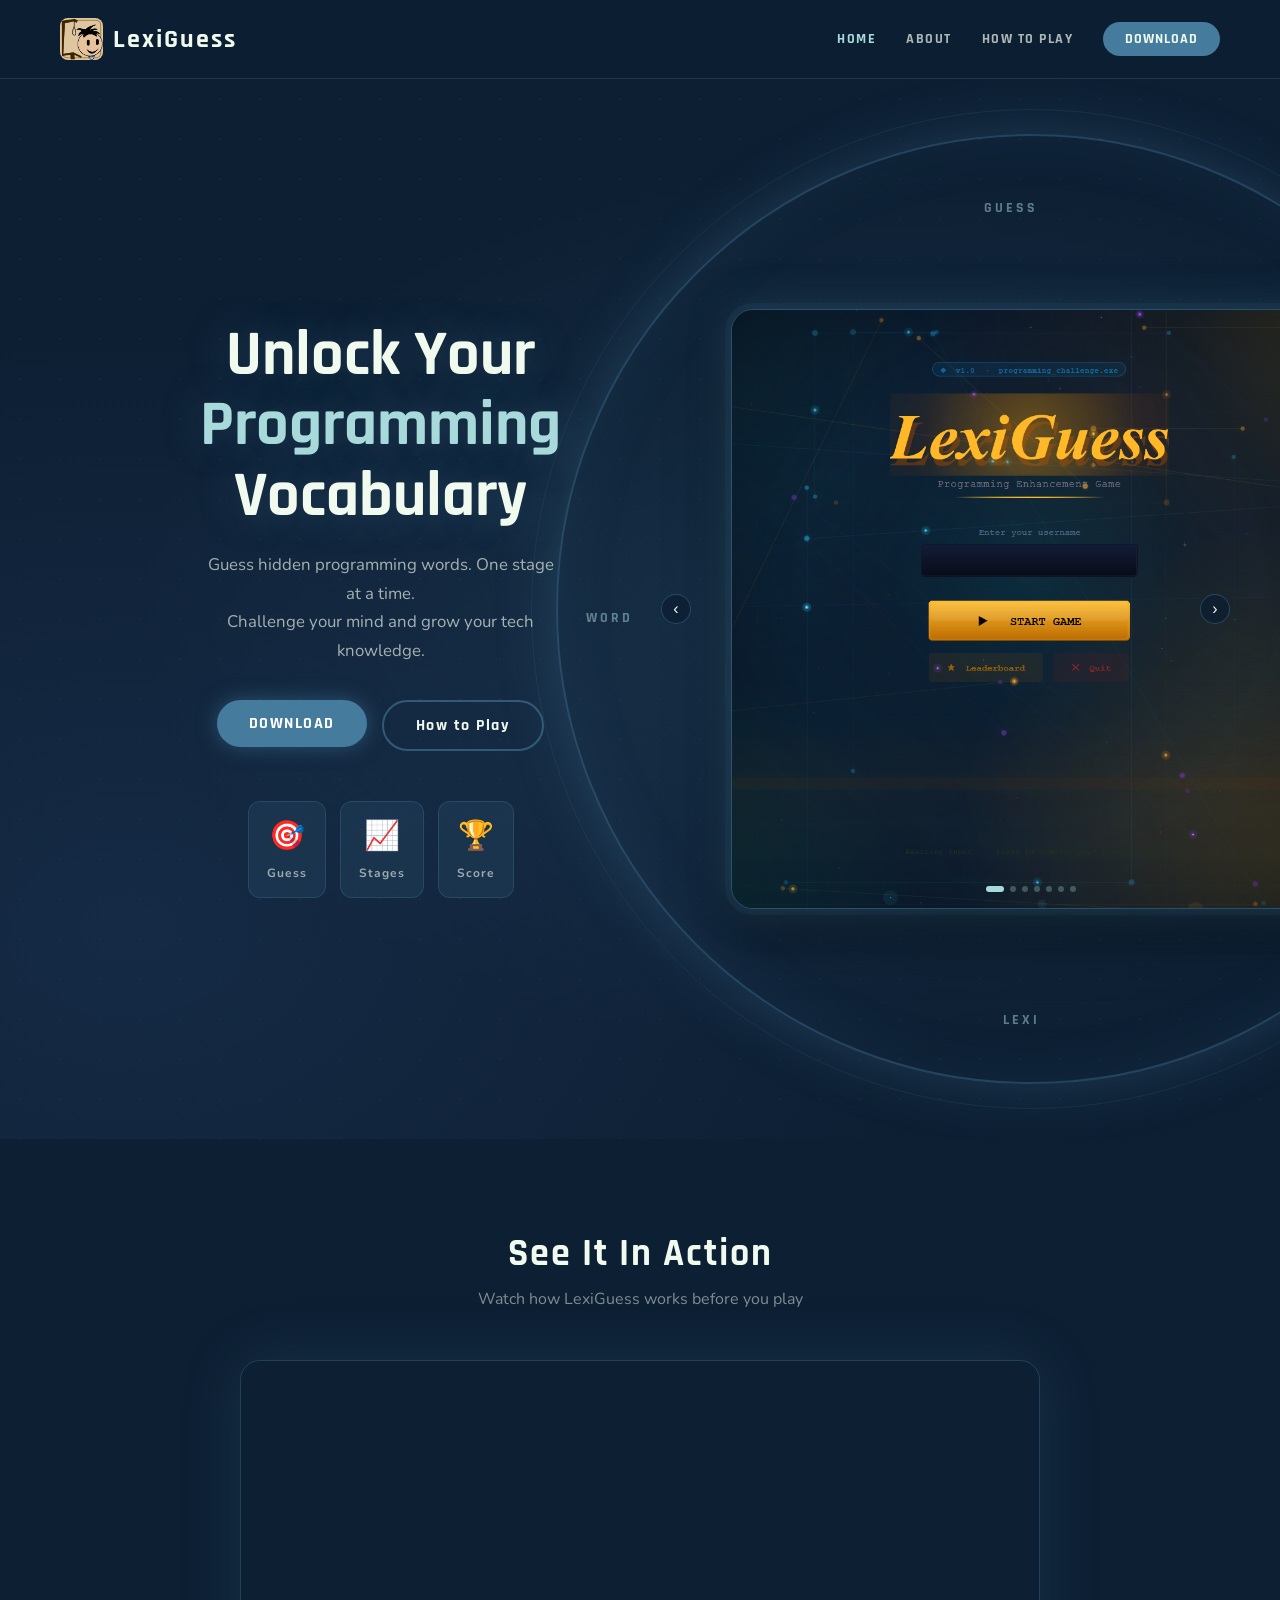
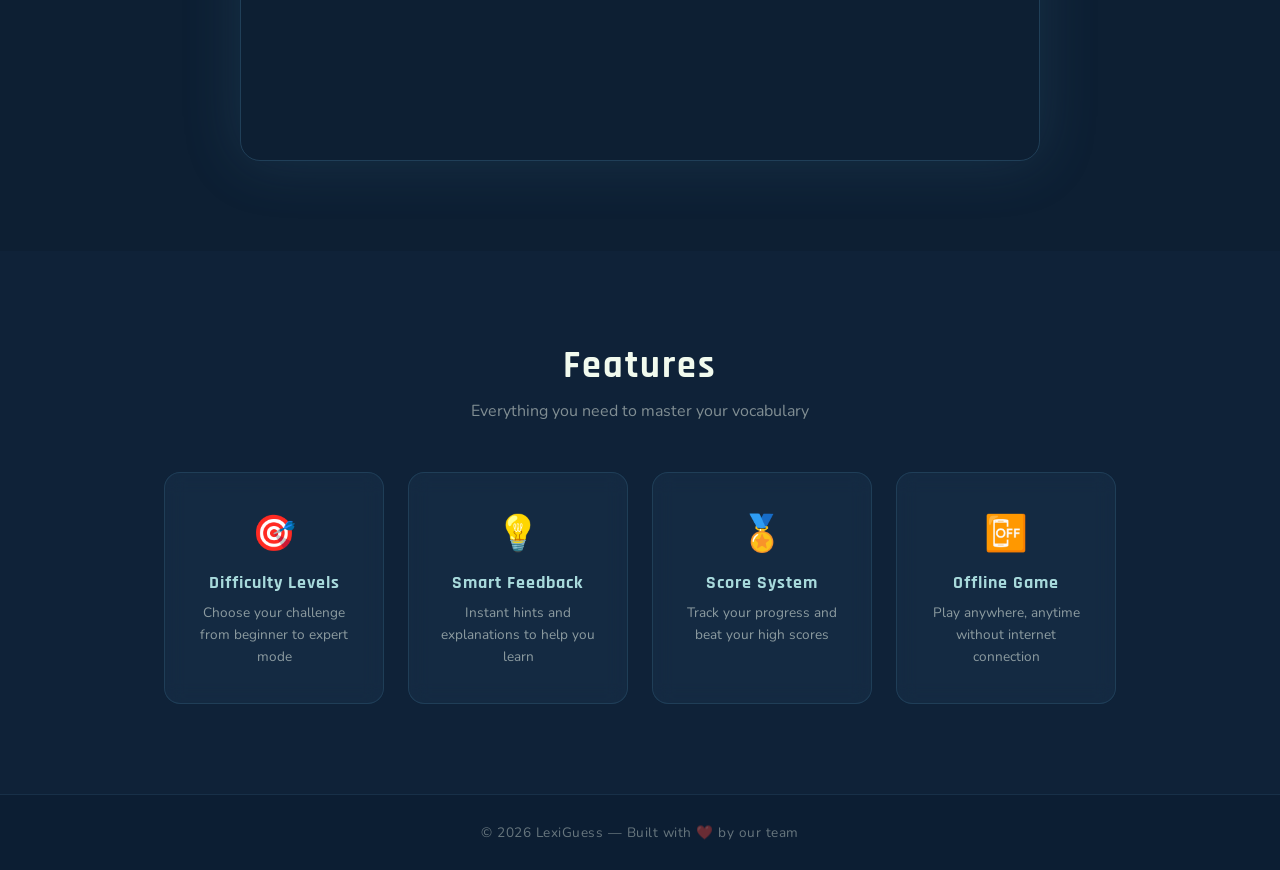
==== index.html @ d37c9fe9 "Add files via upload" ====
<!DOCTYPE html>
<html lang="en">
<head>
    <title>LexiGuess</title>
    <link rel="stylesheet" href="style.css">
    <link href="https://fonts.googleapis.com/css2?family=Rajdhani:wght@500;700&family=Nunito:wght@400;600;700&display=swap" rel="stylesheet">
    <style>
        .video-section {
            padding: 90px 60px;
            text-align: center;
            background: var(--dark);
        }

        .video-wrapper {
            position: relative;
            max-width: 800px;
            margin: 40px auto 0;
            border-radius: 20px;
            overflow: hidden;
            border: 1px solid rgba(69, 123, 157, 0.35);
            box-shadow: 0 0 60px rgba(69, 123, 157, 0.2);
        }

        .video-wrapper video {
            width: 100%;
            display: block;
            border-radius: 20px;
        }

        @media (max-width: 768px) {
            .video-section { padding: 60px 20px; }
        }

        /* ===== CAROUSEL ===== */
        .carousel-wrapper {
            position: relative;
            width: 940px;
            height: 940px;
            flex-shrink: 0;
            display: flex;
            align-items: center;
            justify-content: center;
        }

        .carousel-wrapper .glow-ring {
            position: absolute;
            width: 950px;
            height: 950px;
            border-radius: 50%;
            border: 2px solid rgba(69, 123, 157, 0.4);
            box-shadow: 0 0 60px rgba(69, 123, 157, 0.3), inset 0 0 60px rgba(69, 123, 157, 0.1);
            animation: pulse 3s ease-in-out infinite;
            pointer-events: none;
            z-index: 0;
        }

        .glow-ring-outer {
            position: absolute;
            width: 1000px;
            height: 1000px;
            border-radius: 50%;
            border: 1px solid rgba(69, 123, 157, 0.15);
            animation: pulse 3s ease-in-out infinite reverse;
            pointer-events: none;
            z-index: 0;
        }

.carousel {
    width: 600px;
    height: 600px;
    overflow: hidden;
    border-radius: 22px;
    border: 1px solid rgba(69, 123, 157, 0.5);
    box-shadow:
        0 0 0 6px rgba(69, 123, 157, 0.08),
        0 0 40px rgba(69, 123, 157, 0.35),
        0 20px 60px rgba(0, 0, 0, 0.5);
    cursor: pointer;
    position: relative;
    z-index: 1;
    transition: box-shadow 0.3s;
}

        .carousel:hover {
            box-shadow:
                0 0 0 6px rgba(69, 123, 157, 0.12),
                0 0 60px rgba(69, 123, 157, 0.5),
                0 20px 60px rgba(0, 0, 0, 0.5);
        }

        .carousel-track {
            display: flex;
            height: 100%;
            transition: transform 0.45s cubic-bezier(0.25, 0.46, 0.45, 0.94);
        }

        .carousel-track img {
            min-width: 100%;
            height: 100%;
            object-fit: cover;
            user-select: none;
            pointer-events: none;
        }

        .carousel-dots {
            position: absolute;
            bottom: 16px;
            left: 50%;
            transform: translateX(-50%);
            display: flex;
            gap: 6px;
            z-index: 2;
        }

        .carousel-dot {
            width: 6px;
            height: 6px;
            border-radius: 50%;
            background: rgba(168, 218, 220, 0.3);
            transition: all 0.3s;
            cursor: pointer;
        }

        .carousel-dot.active {
            background: var(--light);
            width: 18px;
            border-radius: 3px;
        }

        .carousel-btn {
            position: absolute;
            top: 50%;
            transform: translateY(-50%);
            background: rgba(13, 31, 51, 0.8);
            border: 1px solid rgba(69, 123, 157, 0.45);
            color: var(--white);
            width: 30px;
            height: 30px;
            border-radius: 50%;
            font-size: 1rem;
            cursor: pointer;
            z-index: 3;
            display: flex;
            align-items: center;
            justify-content: center;
            transition: all 0.25s;
            backdrop-filter: blur(8px);
        }

        .carousel-btn:hover {
            background: rgba(69, 123, 157, 0.55);
            border-color: var(--light);
            transform: translateY(-50%) scale(1.1);
        }

        .carousel-btn.prev { left: 100px; }
        .carousel-btn.next { right: 100px; }

        /* Click hint */
        .carousel-hint {
            position: absolute;
            bottom: -36px;
            left: 50%;
            transform: translateX(-50%);
            font-size: 0.72rem;
            color: rgba(168, 218, 220, 0.45);
            letter-spacing: 1.5px;
            font-family: 'Rajdhani', sans-serif;
            white-space: nowrap;
            z-index: 2;
        }

        /* ===== LIGHTBOX ===== */
        .lightbox {
            display: none;
            position: fixed;
            inset: 0;
            background: rgba(0, 0, 0, 0.92);
            z-index: 1000;
            align-items: center;
            justify-content: center;
            backdrop-filter: blur(12px);
            animation: fadeIn 0.25s ease;
        }

        .lightbox.open { display: flex; }

        @keyframes fadeIn {
            from { opacity: 0; }
            to   { opacity: 1; }
        }

        .lightbox-inner {
            position: relative;
            display: flex;
            align-items: center;
            justify-content: center;
            gap: 20px;
        }

        .lightbox img {
            max-width: 85vw;
            max-height: 80vh;
            border-radius: 16px;
            border: 1px solid rgba(69, 123, 157, 0.4);
            box-shadow: 0 0 80px rgba(69, 123, 157, 0.3);
            animation: zoomIn 0.3s cubic-bezier(0.25, 0.46, 0.45, 0.94);
        }

        @keyframes zoomIn {
            from { transform: scale(0.88); opacity: 0; }
            to   { transform: scale(1);    opacity: 1; }
        }

        .lightbox-btn {
            background: rgba(13, 31, 51, 0.85);
            border: 1px solid rgba(69, 123, 157, 0.45);
            color: var(--white);
            width: 46px;
            height: 46px;
            border-radius: 50%;
            font-size: 1.4rem;
            cursor: pointer;
            display: flex;
            align-items: center;
            justify-content: center;
            transition: all 0.25s;
            flex-shrink: 0;
            backdrop-filter: blur(8px);
        }

        .lightbox-btn:hover {
            background: rgba(69, 123, 157, 0.55);
            border-color: var(--light);
            transform: scale(1.1);
        }

        .lightbox-close {
            position: absolute;
            top: -50px;
            right: 0;
            background: rgba(13, 31, 51, 0.85);
            border: 1px solid rgba(69, 123, 157, 0.45);
            color: var(--white);
            width: 38px;
            height: 38px;
            border-radius: 50%;
            font-size: 1.1rem;
            cursor: pointer;
            display: flex;
            align-items: center;
            justify-content: center;
            transition: all 0.25s;
            backdrop-filter: blur(8px);
        }

        .lightbox-close:hover {
            background: rgba(220, 80, 80, 0.4);
            border-color: #f87171;
        }

        .lightbox-counter {
            position: absolute;
            bottom: -38px;
            left: 50%;
            transform: translateX(-50%);
            font-family: 'Rajdhani', sans-serif;
            font-size: 0.85rem;
            color: rgba(168, 218, 220, 0.5);
            letter-spacing: 2px;
        }
    </style>
</head>
<body>

<header>
    <div class="logo">
        <img src="logo.jpg" alt="LexiGuess" class="logo-img">
        <h2>LexiGuess</h2>
    </div>
    <nav>
        <a href="index.html" class="active">HOME</a>
        <a href="about.html">ABOUT</a>
        <a href="howtoplay.html">HOW TO PLAY</a>
        <a href="game.html" class="btn-more">DOWNLOAD</a>
    </nav>
</header>

<section class="hero">
    <div class="hero-content">
        <h1>Unlock Your<br><span class="accent">Programming</span><br>Vocabulary</h1>
        <p>Guess hidden programming words. One stage at a time.<br>Challenge your mind and grow your tech knowledge.</p>
        <div class="hero-btns">
            <a href="game.html"><button class="btn-primary">DOWNLOAD</button></a>
            <a href="howtoplay.html"><button class="btn-secondary">How to Play</button></a>
        </div>

        <div class="featured-cards">
            <div class="feat-card" onclick="rotateTo('guess')">
                <div class="feat-icon">🎯</div>
                <span>Guess</span>
            </div>

            <div class="feat-card" onclick="rotateTo('stages')">
                <div class="feat-icon">📈</div>
                <span>Stages</span>
            </div>

            <div class="feat-card" onclick="rotateTo('score')">
                <div class="feat-icon">🏆</div>
                <span>Score</span>
            </div>
        </div>
        </div>
    </div>

    <div class="carousel-wrapper">
        <div class="glow-ring"></div>
        <div class="glow-ring-outer"></div>

        <div class="floating-word w1">GUESS</div>
        <div class="floating-word w2">CODE</div>
        <div class="floating-word w3">LEXI</div>
        <div class="floating-word w4">WORD</div>

        <button class="carousel-btn prev" onclick="moveCarousel(-1)">&#8249;</button>

        <div class="carousel" id="carousel" onclick="openLightbox(current)">
            <div class="carousel-track" id="carouselTrack">
                <img src="screenshot1.png" alt="LexiGuess screenshot 1">
                <img src="screenshot2.png" alt="LexiGuess screenshot 2">
                <img src="screenshot3.png" alt="LexiGuess screenshot 3">
                <img src="screenshot4.png" alt="LexiGuess screenshot 4">
                <img src="screenshot5.png" alt="LexiGuess screenshot 5">
                <img src="screenshot6.png" alt="LexiGuess screenshot 6">
                <img src="screenshot7.png" alt="LexiGuess screenshot 7">
    
            <div class="carousel-dots" id="carouselDots"></div>
        </div>

        <button class="carousel-btn next" onclick="moveCarousel(1)">&#8250;</button>
        <div class="carousel-hint">CLICK TO VIEW</div>
    </div>
</section>

<!-- ===== VIDEO SECTION ===== -->
<section class="video-section">
    <h2 class="section-title">See It In Action</h2>
    <p class="section-sub">Watch how LexiGuess works before you play</p>
    <div class="video-wrapper">
    <video autoplay muted loop>
        <source src="lexiguess.mp4" type="video/mp4">
    </video>
</div>
</section>

<section class="features">
    <h2 class="section-title">Features</h2>
    <p class="section-sub">Everything you need to master your vocabulary</p>
    <div class="cards">
        <div class="card">
            <div class="card-icon">🎯</div>
            <h3>Difficulty Levels</h3>
            <p>Choose your challenge from beginner to expert mode</p>
        </div>
        <div class="card">
            <div class="card-icon">💡</div>
            <h3>Smart Feedback</h3>
            <p>Instant hints and explanations to help you learn</p>
        </div>
        <div class="card">
            <div class="card-icon">🏅</div>
            <h3>Score System</h3>
            <p>Track your progress and beat your high scores</p>
        </div>
        <div class="card">
            <div class="card-icon">📴</div>
            <h3>Offline Game</h3>
            <p>Play anywhere, anytime without internet connection</p>
        </div>
    </div>
</section>

<footer>
    <p>© 2026 LexiGuess — Built with ❤️ by our team</p>
</footer>

<!-- ===== LIGHTBOX ===== -->
<div class="lightbox" id="lightbox" onclick="handleLightboxClick(event)">
    <div class="lightbox-inner">
        <button class="lightbox-close" onclick="closeLightbox()">✕</button>
        <button class="lightbox-btn" onclick="shiftLightbox(-1)">&#8249;</button>
        <img id="lightboxImg" src="" alt="Screenshot preview">
        <button class="lightbox-btn" onclick="shiftLightbox(1)">&#8250;</button>
        <div class="lightbox-counter" id="lightboxCounter">1 / 5</div>
    </div>
</div>

<script>
    // Map each feature button to a specific screenshot index
    const sectionMap = {
        guess:  6, // screenshot7.png (index 6 = 7th image)
        stages: 1, // screenshot2.png
        score:  2  // screenshot3.png
    };

    function rotateTo(section) {
        const index = sectionMap[section] ?? 0;
        // Jump the carousel to that slide and open the preview instantly
        if (typeof goTo === 'function') goTo(index);
        if (typeof openLightbox === 'function') openLightbox(index);
    }

    const images = [
        'screenshot1.png',
        'screenshot2.png',
        'screenshot3.png',
        'screenshot4.png',
        'screenshot5.png',
        'screenshot6.png',
        'screenshot7.png'
    ];

    let current = 0;
    const total = images.length;
    const track = document.getElementById('carouselTrack');
    const dotsContainer = document.getElementById('carouselDots');
    const carousel = document.getElementById('carousel');
    let lightboxIndex = 0;

    // Create dots
    for (let i = 0; i < total; i++) {
        const dot = document.createElement('div');
        dot.className = 'carousel-dot' + (i === 0 ? ' active' : '');
        dot.onclick = (e) => { e.stopPropagation(); goTo(i); };
        dotsContainer.appendChild(dot);
    }

    function goTo(index) {
        current = (index + total) % total;
        track.style.transform = `translateX(-${current * 100}%)`;
        document.querySelectorAll('.carousel-dot').forEach((d, i) => {
            d.classList.toggle('active', i === current);
        });
    }

    function moveCarousel(dir) {
        event.stopPropagation();
        goTo(current + dir);
    }

    // Auto-advance every 4 seconds
    let autoplay = setInterval(() => goTo(current + 1), 4000);
    carousel.addEventListener('mouseenter', () => clearInterval(autoplay));
    carousel.addEventListener('mouseleave', () => autoplay = setInterval(() => goTo(current + 1), 4000));

    // Swipe support
    let startX = 0;
    carousel.addEventListener('touchstart', e => startX = e.touches[0].clientX);
    carousel.addEventListener('touchend', e => {
        const diff = startX - e.changedTouches[0].clientX;
        if (Math.abs(diff) > 40) goTo(current + (diff > 0 ? 1 : -1));
    });

    // Mouse drag
    let isDragging = false, dragStartX = 0;
    carousel.addEventListener('mousedown', e => { isDragging = true; dragStartX = e.clientX; });
    carousel.addEventListener('mouseup', e => {
        if (!isDragging) return;
        isDragging = false;
        const diff = dragStartX - e.clientX;
        if (Math.abs(diff) > 40) goTo(current + (diff > 0 ? 1 : -1));
    });
    carousel.addEventListener('mouseleave', () => isDragging = false);

    // Lightbox
    function openLightbox(index) {
        if (isDragging) return;
        lightboxIndex = index;
        document.getElementById('lightboxImg').src = images[lightboxIndex];
        document.getElementById('lightboxCounter').textContent = `${lightboxIndex + 1} / ${total}`;
        document.getElementById('lightbox').classList.add('open');
        document.body.style.overflow = 'hidden';
    }

    function closeLightbox() {
        document.getElementById('lightbox').classList.remove('open');
        document.body.style.overflow = '';
    }

    function shiftLightbox(dir) {
        event.stopPropagation();
        lightboxIndex = (lightboxIndex + dir + total) % total;
        const img = document.getElementById('lightboxImg');
        img.style.animation = 'none';
        img.offsetHeight; // reflow
        img.style.animation = '';
        img.src = images[lightboxIndex];
        document.getElementById('lightboxCounter').textContent = `${lightboxIndex + 1} / ${total}`;
        goTo(lightboxIndex);
    }

    function handleLightboxClick(e) {
        if (e.target === document.getElementById('lightbox')) closeLightbox();
    }

    // Close with Escape key
    document.addEventListener('keydown', e => {
        if (e.key === 'Escape') closeLightbox();
        if (e.key === 'ArrowLeft') shiftLightbox(-1);
        if (e.key === 'ArrowRight') shiftLightbox(1);
    });
</script>

</body>
</html>
---- style.css ----
/* ===== RESET & BASE ===== */
*, *::before, *::after { box-sizing: border-box; margin: 0; padding: 0; }

:root {
    --navy:   #1d3557;
    --blue:   #457b9d;
    --light:  #a8dadc;
    --white:  #f1faee;
    --accent: #457b9d;
    --dark:   #0d1f33;
    --card-bg: rgba(255,255,255,0.05);
}

body {
    font-family: 'Nunito', sans-serif;
    background: var(--dark);
    color: var(--white);
    overflow-x: hidden;
}

/* ===== HEADER ===== */
.logo-img {
    height: 42px;
    width: auto;
    object-fit: contain;
    border-radius: 8px;
}

header {
    display: flex;
    justify-content: space-between;
    align-items: center;
    padding: 18px 60px;
    background: rgba(13, 31, 51, 0.95);
    backdrop-filter: blur(12px);
    position: sticky;
    top: 0;
    z-index: 100;
    border-bottom: 1px solid rgba(69, 123, 157, 0.3);
}

.logo {
    display: flex;
    align-items: center;
    gap: 10px;
}

.logo-icon { font-size: 1.6rem; }

header h2 {
    font-family: 'Rajdhani', sans-serif;
    font-size: 1.6rem;
    font-weight: 700;
    color: var(--white);
    letter-spacing: 2px;
}

nav {
    display: flex;
    align-items: center;
    gap: 30px;
}

nav a {
    color: rgba(241, 250, 238, 0.7);
    text-decoration: none;
    font-size: 0.85rem;
    font-weight: 700;
    letter-spacing: 1.5px;
    font-family: 'Rajdhani', sans-serif;
    transition: color 0.3s;
}

nav a:hover, nav a.active {
    color: var(--light);
}

.btn-more {
    background: var(--blue);
    color: var(--white) !important;
    padding: 8px 22px;
    border-radius: 25px;
    font-size: 0.85rem !important;
    letter-spacing: 1px !important;
    transition: background 0.3s, transform 0.2s !important;
}

.btn-more:hover {
    background: #5a9cbf !important;
    transform: translateY(-1px);
}

/* ===== HERO SECTION ===== */
.hero {
    min-height: 88vh;
    display: flex;
    align-items: center;
    justify-content: space-between;
    gap: 0x;
    text-align: center;
    padding: 60px 150px 60px 200px;
    background:
        radial-gradient(ellipse at 70% 50%, rgba(69, 123, 157, 0.18) 0%, transparent 60%),
        radial-gradient(ellipse at 10% 80%, rgba(29, 53, 87, 0.5) 0%, transparent 50%),
        var(--dark);
    position: relative;
    overflow: hidden;
}

.hero::before {
    content: '';
    position: absolute;
    inset: 0;
    background-image:
        radial-gradient(circle, rgba(69,123,157,0.08) 1px, transparent 1px);
    background-size: 40px 40px;
    pointer-events: none;
}

.hero-content {
    display: flex;
    flex-direction: column;
    align-items: center;
    max-width: 520px;
    z-index: 1;
}

.hero-content h1 {
    font-family: 'Rajdhani', sans-serif;
    font-size: clamp(2.8rem, 5vw, 4.2rem);
    font-weight: 700;
    line-height: 1.1;
    margin-bottom: 20px;
    color: var(--white);
    text-shadow: 0 0 40px rgba(69,123,157,0.4);
}

.accent {
    color: var(--light);
}

.hero-content p {
    color: rgba(241,250,238,0.65);
    font-size: 1.05rem;
    line-height: 1.7;
    margin-bottom: 35px;
}

.hero-btns {
    justify-content: center;
    display: flex;
    gap: 15px;
    margin-bottom: 50px;
    flex-wrap: wrap;
}

.btn-primary {
    padding: 13px 32px;
    background: var(--blue);
    color: white;
    border: none;
    border-radius: 30px;
    font-family: 'Rajdhani', sans-serif;
    font-size: 1rem;
    font-weight: 700;
    letter-spacing: 1.5px;
    cursor: pointer;
    transition: all 0.3s;
    box-shadow: 0 0 20px rgba(69,123,157,0.5);
}

.btn-primary:hover {
    background: #5a9cbf;
    transform: translateY(-2px);
    box-shadow: 0 0 30px rgba(69,123,157,0.8);
}

.btn-secondary {
    padding: 13px 32px;
    background: transparent;
    color: var(--white);
    border: 2px solid rgba(69, 123, 157, 0.6);
    border-radius: 30px;
    font-family: 'Rajdhani', sans-serif;
    font-size: 1rem;
    font-weight: 700;
    letter-spacing: 1.5px;
    cursor: pointer;
    transition: all 0.3s;
}

.btn-secondary:hover {
    border-color: var(--light);
    color: var(--light);
    transform: translateY(-2px);
}

/* Featured game thumbnails */
.featured-cards {
    justify-content: center;
    display: flex;
    gap: 14px;
}

.feat-card {
    background: rgba(69, 123, 157, 0.15);
    border: 1px solid rgba(69, 123, 157, 0.3);
    border-radius: 12px;
    padding: 14px 18px;
    text-align: center;
    backdrop-filter: blur(8px);
    transition: border-color 0.3s, transform 0.3s;
    cursor: pointer;
}

.feat-card:hover {
    border-color: var(--light);
    transform: translateY(-4px);
}

.feat-icon { font-size: 1.8rem; margin-bottom: 6px; }
.feat-card span { font-size: 0.75rem; font-weight: 700; letter-spacing: 1px; color: rgba(241,250,238,0.6); }

/* Hero visual side */
.hero-visual {
    position: relative;
    width: 380px;
    height: 380px;
    flex-shrink: 0;
    display: flex;
    align-items: center;
    justify-content: center;
}

.glow-ring {
    position: absolute;
    width: 300px;
    height: 300px;
    border-radius: 50%;
    border: 2px solid rgba(69,123,157,0.4);
    box-shadow: 0 0 60px rgba(69,123,157,0.3), inset 0 0 60px rgba(69,123,157,0.1);
    animation: pulse 3s ease-in-out infinite;
}

@keyframes pulse {
    0%, 100% { transform: scale(1); opacity: 0.6; }
    50% { transform: scale(1.06); opacity: 1; }
}

.hero-icon {
    font-size: 7rem;
    filter: drop-shadow(0 0 30px rgba(69,123,157,0.8));
    animation: float 4s ease-in-out infinite;
    z-index: 1;
}

@keyframes float {
    0%, 100% { transform: translateY(0); }
    50% { transform: translateY(-16px); }
}

.floating-word {
    position: absolute;
    font-family: 'Rajdhani', sans-serif;
    font-weight: 700;
    font-size: 0.85rem;
    letter-spacing: 3px;
    color: rgba(168, 218, 220, 0.5);
    animation: orbit 8s linear infinite;
}

.w1 { top: 60px;  left: 45%;  animation-delay: 0s; }
.w2 { top: 50%;   right: 25px; animation-delay: -2s; }
.w3 { bottom: 50px; left: 47%; animation-delay: -4s; }
.w4 { top: 50%;   left: 25px; animation-delay: -6s; }

@keyframes orbit {
    0%, 100% { opacity: 0.3; transform: translateY(0); }
    50% { opacity: 0.8; transform: translateY(-8px); }
}

/* ===== PAGE HERO (inner pages) ===== */
.page-hero {
    text-align: center;
    padding: 80px 40px 60px;
    background: radial-gradient(ellipse at 50% 100%, rgba(69,123,157,0.2) 0%, transparent 70%), var(--dark);
    border-bottom: 1px solid rgba(69,123,157,0.2);
}

.page-hero h1 {
    font-family: 'Rajdhani', sans-serif;
    font-size: clamp(2.2rem, 4vw, 3.5rem);
    font-weight: 700;
    margin-bottom: 12px;
}

.page-hero p {
    color: rgba(241,250,238,0.55);
    font-size: 1rem;
    letter-spacing: 1px;
}

/* ===== FEATURES SECTION ===== */
.features {
    padding: 90px 60px;
    text-align: center;
    background: rgba(29, 53, 87, 0.15);
}

.section-title {
    font-family: 'Rajdhani', sans-serif;
    font-size: 2.4rem;
    font-weight: 700;
    letter-spacing: 2px;
    margin-bottom: 10px;
}

.section-sub {
    color: rgba(241,250,238,0.5);
    margin-bottom: 50px;
    font-size: 1rem;
}

.cards {
    display: flex;
    justify-content: center;
    gap: 24px;
    flex-wrap: wrap;
}

.card {
    background: rgba(69, 123, 157, 0.1);
    border: 1px solid rgba(69, 123, 157, 0.25);
    backdrop-filter: blur(10px);
    padding: 36px 28px;
    width: 220px;
    border-radius: 16px;
    text-align: center;
    transition: all 0.35s;
    cursor: default;
}

.card:hover {
    border-color: var(--light);
    transform: translateY(-8px);
    background: rgba(69, 123, 157, 0.2);
    box-shadow: 0 20px 40px rgba(69,123,157,0.2);
}

.card-icon {
    font-size: 2.2rem;
    margin-bottom: 14px;
}

.card h3 {
    font-family: 'Rajdhani', sans-serif;
    font-size: 1.15rem;
    font-weight: 700;
    letter-spacing: 1px;
    margin-bottom: 8px;
    color: var(--light);
}

.card p {
    font-size: 0.85rem;
    color: rgba(241,250,238,0.55);
    line-height: 1.6;
}

/* ===== ABOUT SECTION ===== */
.about {
    padding: 40px 50px;
    text-align: center;
    display: flex;
    flex-direction: column;
    align-items: center;
}

.about-inner {
    display: flex;
    align-items: center;
    justify-content: center;
    gap: 24px;
    width: 100%;
    max-width: 1200px;
}

.about-side {
    display: flex;
    flex-direction: column;
    align-items: center;
    gap: 14px;
    flex-shrink: 0;
}

.side-line {
    width: 2px;
    height: 80px;
    background: linear-gradient(to bottom, transparent, rgba(69,123,157,0.5), transparent);
    border-radius: 2px;
}

.side-label {
    font-family: 'Rajdhani', sans-serif;
    font-size: 0.7rem;
    font-weight: 700;
    letter-spacing: 4px;
    color: rgba(168, 218, 220, 0.4);
    writing-mode: vertical-rl;
    text-orientation: mixed;
}

.team-cards {
    display: flex;
    flex-direction: row;
    flex-wrap: nowrap;
    justify-content: center;
    align-items: stretch;
    gap: 20px;
    flex: 1;
    min-width: 0;
    margin: 0;
    padding: 0;
}

.team-card {
    flex: 1 1 0;
    min-width: 0;
    width: 300px;
    max-width: 1000px;
    height: 380px;
    padding: 30px 20px;
    display: flex;
    flex-direction: column;
    align-items: center;
    background: rgba(69, 123, 157, 0.1);
    border: 1px solid rgba(69, 123, 157, 0.25);
    border-radius: 16px;
    backdrop-filter: blur(10px);
    transition: all 0.35s;
}

.team-card:hover {
    border-color: var(--light);
    transform: translateY(-8px);
    background: rgba(69, 123, 157, 0.2);
    box-shadow: 0 20px 40px rgba(69,123,157,0.2);
}

.team-avatar {
    width: 130px;
    height: 130px;
    border-radius: 10%;
    object-fit: cover;
    border: 2px solid rgba(69, 123, 157, 0.5);
    margin-bottom: 14px;
    flex-shrink: 0;
}

.team-card h3 {
    font-family: 'Rajdhani', sans-serif;
    font-size: 1.2rem;
    font-weight: 700;
    letter-spacing: 1px;
    margin: 14px 0 6px;
    color: var(--light);
}

.role-tag {
    display: inline-block;
    background: rgba(69,123,157,0.3);
    color: var(--light);
    font-size: 0.7rem;
    font-weight: 700;
    letter-spacing: 1.2px;
    padding: 3px 10px;
    border-radius: 20px;
    margin: 6px 0 10px;
    text-transform: uppercase;
}

/* ===== GAME SECTION ===== */
.game {
    padding: 90px 40px;
    display: flex;
    justify-content: center;
}

.game-card {
    background: rgba(69, 123, 157, 0.1);
    border: 1px solid rgba(69, 123, 157, 0.3);
    border-radius: 24px;
    padding: 60px 50px;
    max-width: 600px;
    width: 100%;
    text-align: center;
    backdrop-filter: blur(10px);
}

.game-big-icon {
    font-size: 5rem;
    margin-bottom: 24px;
    filter: drop-shadow(0 0 20px rgba(69,123,157,0.6));
    animation: float 4s ease-in-out infinite;
}

.game-card h2 {
    font-family: 'Rajdhani', sans-serif;
    font-size: 2rem;
    font-weight: 700;
    color: var(--light);
    margin-bottom: 14px;
    letter-spacing: 2px;
}

.game-card p {
    color: rgba(241,250,238,0.6);
    line-height: 1.7;
    margin-bottom: 36px;
}

.game-stats {
    display: flex;
    justify-content: center;
    gap: 40px;
    margin-bottom: 36px;
}

.stat { display: flex; flex-direction: column; align-items: center; }

.stat-num {
    font-family: 'Rajdhani', sans-serif;
    font-size: 2.2rem;
    font-weight: 700;
    color: var(--light);
}

.stat-label {
    font-size: 0.72rem;
    color: rgba(241,250,238,0.5);
    letter-spacing: 1px;
    text-transform: uppercase;
}

.btn-download {
    font-size: 1.05rem !important;
    padding: 15px 45px !important;
    margin-bottom: 16px;
}

.game-note {
    font-size: 0.8rem;
    color: rgba(241,250,238,0.35);
    margin-bottom: 0;
}

/* ===== FOOTER ===== */
footer {
    text-align: center;
    padding: 28px;
    background: rgba(13, 31, 51, 0.9);
    border-top: 1px solid rgba(69,123,157,0.2);
    color: rgba(241,250,238,0.4);
    font-size: 0.85rem;
    letter-spacing: 0.5px;
}

/* ===== RESPONSIVE ===== */
@media (max-width: 768px) {
    header { padding: 15px 25px; }
    nav { gap: 15px; }
    nav a { font-size: 0.75rem; letter-spacing: 1px; }

    .hero {
        flex-direction: column;
        padding: 50px 30px;
        text-align: center;
        gap: 40px;
    }

    .hero-btns { justify-content: center; }
    .featured-cards { justify-content: center; }

    .hero-visual {
        width: 260px;
        height: 260px;
    }

    .features, .about, .game { padding: 60px 20px; }

    .card, .team-card { width: 160px; }

    .game-card { padding: 40px 25px; }
    .game-stats { gap: 24px; }
}

/* ===== HOW TO PLAY ===== */
.htp {
    padding: 70px 60px;
    max-width: 900px;
    margin: 0 auto;
}

.htp-section-title {
    font-family: 'Rajdhani', sans-serif;
    font-size: 1.4rem;
    font-weight: 700;
    letter-spacing: 2px;
    color: var(--light);
    margin-bottom: 18px;
    display: flex;
    align-items: center;
    gap: 12px;
}

.htp-section-title::after {
    content: '';
    flex: 1;
    height: 1px;
    background: rgba(69, 123, 157, 0.3);
}

.htp-box {
    background: rgba(69, 123, 157, 0.1);
    border: 1px solid rgba(69, 123, 157, 0.25);
    border-radius: 16px;
    padding: 22px 28px;
    margin-bottom: 40px;
}

.htp-box p {
    font-size: 0.9rem;
    color: rgba(241, 250, 238, 0.7);
    line-height: 1.7;
}

.htp-stages {
    display: flex;
    flex-wrap: wrap;
    gap: 16px;
}

.stage-item {
    display: flex;
    align-items: flex-start;
    gap: 12px;
    flex: 1;
    min-width: 200px;
}

.stage-dot {
    width: 10px;
    height: 10px;
    border-radius: 50%;
    background: var(--blue);
    margin-top: 5px;
    flex-shrink: 0;
}

/* Colour feedback */
.colour-grid {
    display: flex;
    gap: 14px;
    flex-wrap: wrap;
    margin-bottom: 40px;
}

.colour-card {
    flex: 1;
    min-width: 160px;
    border-radius: 14px;
    padding: 18px 20px;
}

.colour-card.colour-green { background: rgba(34,197,94,0.12); border: 1px solid rgba(34,197,94,0.35); }
.colour-card.colour-amber { background: rgba(245,158,11,0.12); border: 1px solid rgba(245,158,11,0.35); }
.colour-card.colour-grey  { background: rgba(107,114,128,0.15); border: 1px solid rgba(107,114,128,0.35); }

.colour-dot {
    width: 28px;
    height: 28px;
    border-radius: 6px;
    margin-bottom: 10px;
}

.dot-green { background: #22c55e; }
.dot-amber { background: #ffe195; }
.dot-grey  { background: #6b7280; }

.colour-card h3 {
    font-family: 'Rajdhani', sans-serif;
    font-size: 1rem;
    font-weight: 700;
    letter-spacing: 1px;
    margin-bottom: 5px;
}

.colour-green h3 { color: #4ade80; }
.colour-amber h3 { color: #ffe195; }
.colour-grey  h3 { color: #9ca3af; }

.colour-card p {
    font-size: 0.82rem;
    color: rgba(241, 250, 238, 0.6);
    line-height: 1.5;
}

/* Difficulty */
.diff-grid {
    display: grid;
    grid-template-columns: repeat(3, 1fr);
    gap: 14px;
    margin-bottom: 40px;
}

.diff-card {
    background: rgba(69, 123, 157, 0.1);
    border: 1px solid rgba(69, 123, 157, 0.25);
    border-radius: 14px;
    padding: 20px;
    text-align: center;
}

.diff-card p {
    font-size: 0.82rem;
    color: rgba(241, 250, 238, 0.6);
    margin-top: 10px;
    line-height: 1.5;
}

.diff-badge {
    display: inline-block;
    font-family: 'Rajdhani', sans-serif;
    font-size: 0.75rem;
    font-weight: 700;
    letter-spacing: 1.5px;
    padding: 3px 12px;
    border-radius: 20px;
}

.badge-easy   { background: rgba(34,197,94,0.18);  color: #4ade80; border: 1px solid rgba(34,197,94,0.3); }
.badge-medium { background: rgba(245,158,11,0.18); color: #ffe195; border: 1px solid rgba(245,158,11,0.3); }
.badge-hard   { background: rgba(239,68,68,0.18);  color: #f87171; border: 1px solid rgba(239,68,68,0.3); }

/* Stickman */
.htp-stickman {
    display: flex;
    align-items: center;
    gap: 28px;
    flex-wrap: wrap;
}

/* Scoring */
.score-grid {
    display: grid;
    grid-template-columns: repeat(3, 1fr);
    gap: 14px;
    margin-bottom: 50px;
}

.score-card {
    background: rgba(69, 123, 157, 0.1);
    border: 1px solid rgba(69, 123, 157, 0.25);
    border-radius: 14px;
    padding: 20px;
    text-align: center;
}

.score-pts {
    font-family: 'Rajdhani', sans-serif;
    font-size: 1.7rem;
    font-weight: 700;
    color: var(--light);
}

.score-formula {
    font-size: 0.75rem;
    color: rgba(241, 250, 238, 0.4);
    margin: 5px 0 10px;
    letter-spacing: 0.4px;
}

.htp-cta {
    text-align: center;
    margin-bottom: 20px;
}

/* Responsive */
@media (max-width: 768px) {
    .htp { padding: 50px 20px; }
    .diff-grid, .score-grid { grid-template-columns: 1fr; }
    .colour-grid { flex-direction: column; }
}

/* ===== DOWNLOAD MODAL ===== */
.modal-overlay {
    display: none;
    position: fixed;
    inset: 0;
    background: rgba(0, 0, 0, 0.30);
    z-index: 999;
    align-items: center;
    justify-content: center;
    backdrop-filter: blur(10px);
    animation: fadeIn 0.25s ease;
}

.modal-overlay.open { display: flex; }

.modal-box {
    background: rgba(13, 31, 51, 0.98);
    border: 1px solid rgba(69, 123, 157, 0.4);
    border-radius: 24px;
    padding: 50px 44px 40px;
    max-width: 420px;
    width: 90%;
    text-align: center;
    position: relative;
    animation: zoomIn 0.3s cubic-bezier(0.25, 0.46, 0.45, 0.94);
}

@keyframes zoomIn {
    from { transform: scale(0.88); opacity: 0; }
    to   { transform: scale(1);    opacity: 1; }
}

.modal-close {
    position: absolute;
    top: 16px;
    right: 16px;
    background: rgba(69, 123, 157, 0.15);
    border: 1px solid rgba(69, 123, 157, 0.35);
    color: var(--white);
    width: 34px;
    height: 34px;
    border-radius: 50%;
    font-size: 1rem;
    cursor: pointer;
    display: flex;
    align-items: center;
    justify-content: center;
    transition: all 0.25s;
}

.modal-close:hover {
    background: rgba(220, 80, 80, 0.35);
    border-color: #f87171;
}

.modal-icon {
    font-size: 2.8rem;
    margin-bottom: 16px;
}

.modal-box h2 {
    font-family: 'Rajdhani', sans-serif;
    font-size: 1.9rem;
    font-weight: 700;
    color: var(--light);
    letter-spacing: 2px;
    margin-bottom: 8px;
}

.modal-box > p {
    color: rgba(241, 250, 238, 0.5);
    font-size: 0.9rem;
    margin-bottom: 30px;
}

.modal-options {
    display: flex;
    flex-direction: column;
    gap: 14px;
}

.store-btn {
    display: flex;
    align-items: center;
    gap: 16px;
    background: rgba(69, 123, 157, 0.12);
    border: 1px solid rgba(69, 123, 157, 0.35);
    border-radius: 14px;
    padding: 16px 22px;
    text-decoration: none;
    color: var(--white);
    transition: all 0.3s;
    text-align: left;
}

.store-btn:hover {
    background: rgba(69, 123, 157, 0.28);
    border-color: var(--light);
    transform: translateY(-2px);
}

.store-icon {
    font-size: 2rem;
    flex-shrink: 0;
    width: 32px;      /* add this */
    height: 32px;     /* add this */
    object-fit: contain; /* add this */
}

.store-btn div {
    display: flex;
    flex-direction: column;
}

.store-label {
    font-size: 0.65rem;
    letter-spacing: 1.5px;
    color: rgba(241, 250, 238, 0.5);
    font-family: 'Rajdhani', sans-serif;
}

.store-name {
    font-family: 'Rajdhani', sans-serif;
    font-size: 1.3rem;
    font-weight: 700;
    letter-spacing: 1px;
    color: var(--white);
}
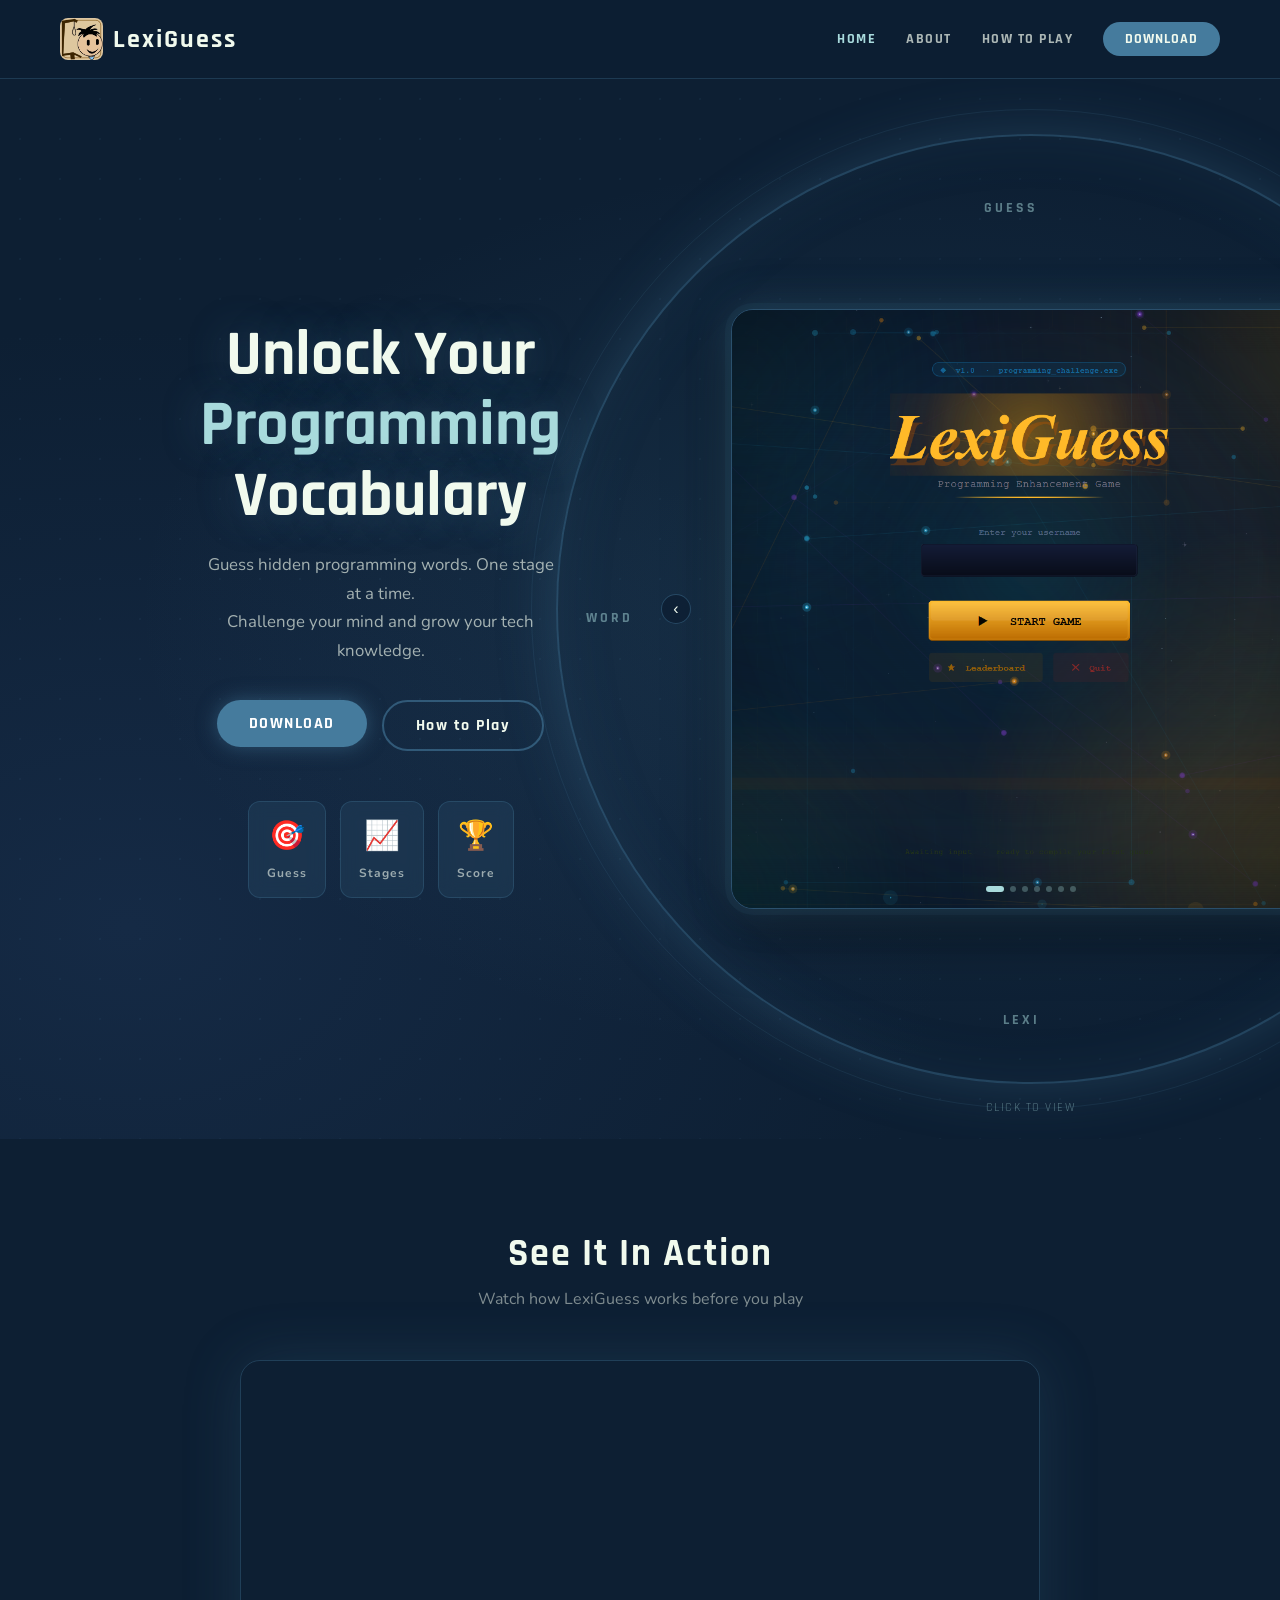
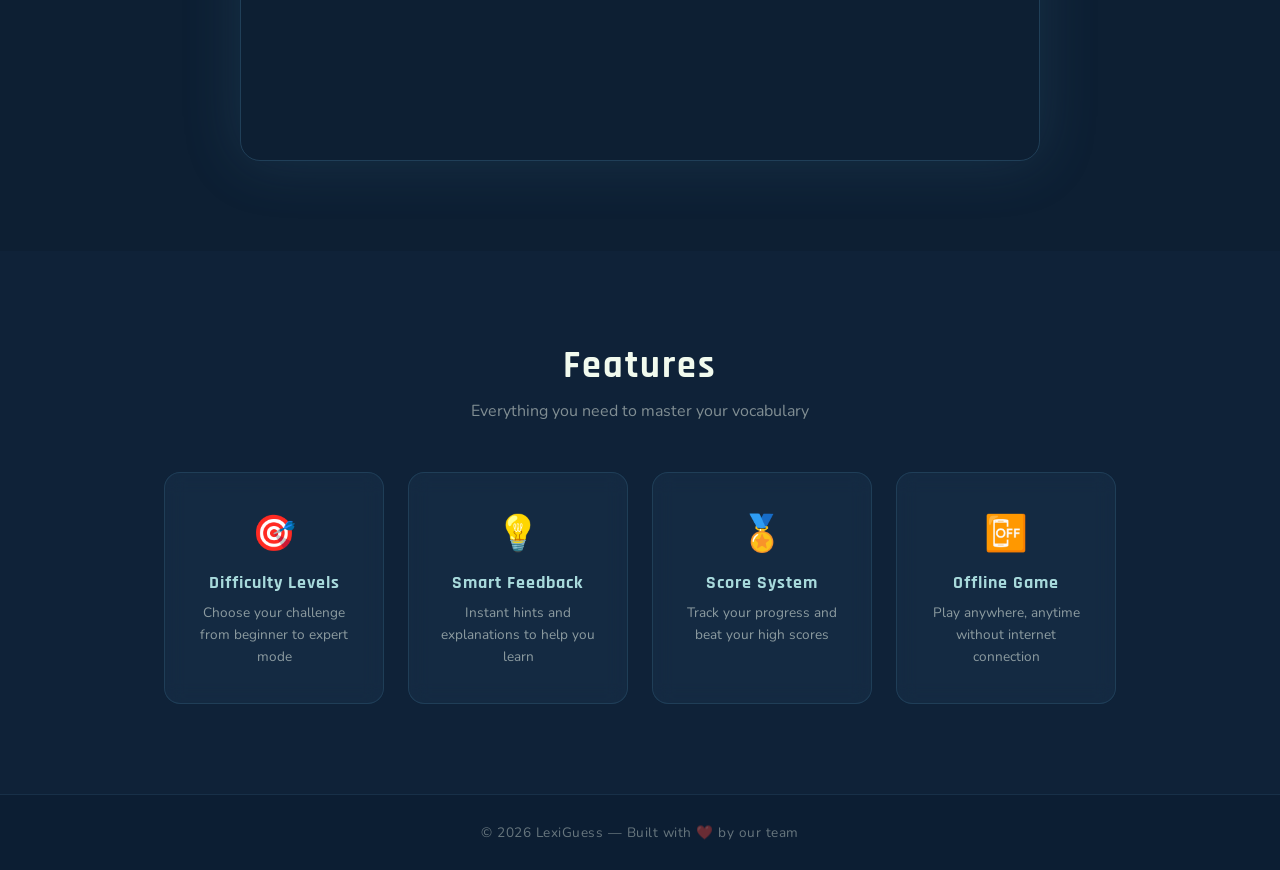
==== commit ce8fee74: "UPDATED" ====
--- a/index.html
+++ b/index.html
@@ -334,9 +334,9 @@
                 <img src="screenshot5.png" alt="LexiGuess screenshot 5">
                 <img src="screenshot6.png" alt="LexiGuess screenshot 6">
                 <img src="screenshot7.png" alt="LexiGuess screenshot 7">
-    
+            </div>  <!-- ✅ closes carousel-track -->
             <div class="carousel-dots" id="carouselDots"></div>
-        </div>
+        </div>  <!-- ✅ closes carousel -->
 
         <button class="carousel-btn next" onclick="moveCarousel(1)">&#8250;</button>
         <div class="carousel-hint">CLICK TO VIEW</div>
@@ -349,7 +349,7 @@
     <p class="section-sub">Watch how LexiGuess works before you play</p>
     <div class="video-wrapper">
     <video autoplay muted loop>
-        <source src="lexiguess.mp4" type="video/mp4">
+        <source src="LexiGuess.mp4" type="video/mp4">
     </video>
 </div>
 </section>
--- a/style.css
+++ b/style.css
@@ -919,4 +919,8 @@
     font-weight: 700;
     letter-spacing: 1px;
     color: var(--white);
-}+}
+
+.colour-card.colour-blue { background: rgba(69,123,157,0.15); border: 1px solid rgba(69,123,157,0.5); }
+.dot-blue { background: #457b9d; }
+.colour-blue h3 { color: #7ab8d4; }
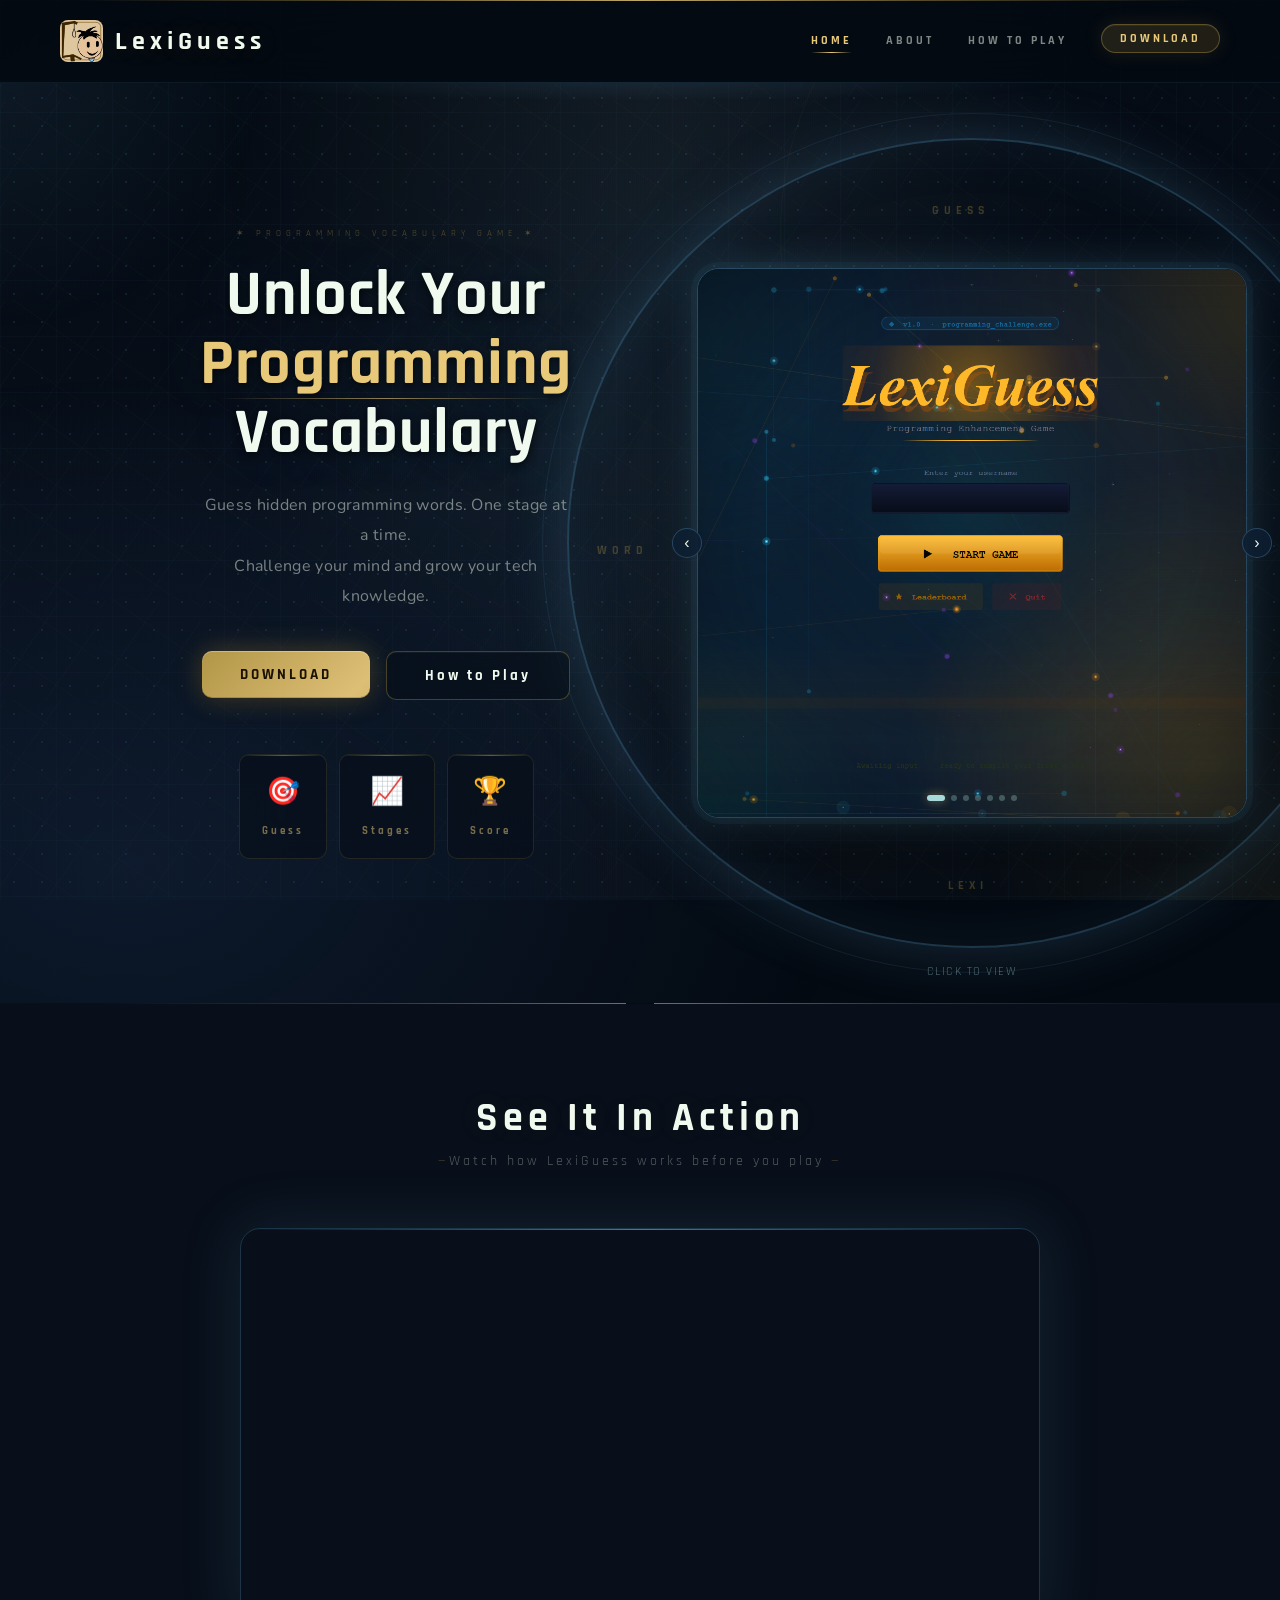
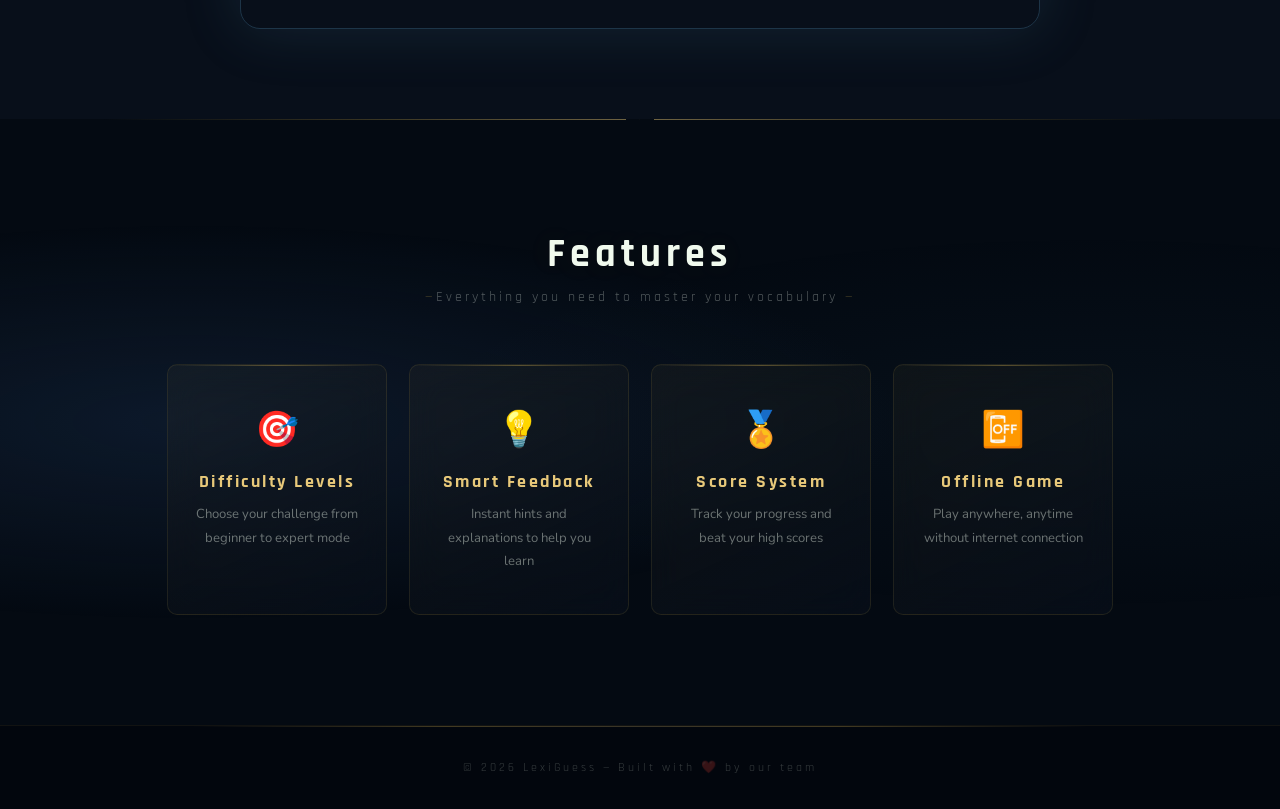
==== commit db5b2e93: "new ui" ====
--- a/index.html
+++ b/index.html
@@ -34,8 +34,8 @@
         /* ===== CAROUSEL ===== */
         .carousel-wrapper {
             position: relative;
-            width: 940px;
-            height: 940px;
+            width: 800px;
+            height: 800px;
             flex-shrink: 0;
             display: flex;
             align-items: center;
@@ -44,8 +44,8 @@
 
         .carousel-wrapper .glow-ring {
             position: absolute;
-            width: 950px;
-            height: 950px;
+            width: 810px;
+            height: 810px;
             border-radius: 50%;
             border: 2px solid rgba(69, 123, 157, 0.4);
             box-shadow: 0 0 60px rgba(69, 123, 157, 0.3), inset 0 0 60px rgba(69, 123, 157, 0.1);
@@ -56,8 +56,8 @@
 
         .glow-ring-outer {
             position: absolute;
-            width: 1000px;
-            height: 1000px;
+            width: 860px;
+            height: 860px;
             border-radius: 50%;
             border: 1px solid rgba(69, 123, 157, 0.15);
             animation: pulse 3s ease-in-out infinite reverse;
@@ -66,8 +66,8 @@
         }
 
 .carousel {
-    width: 600px;
-    height: 600px;
+    width: 550px;
+    height: 550px;
     overflow: hidden;
     border-radius: 22px;
     border: 1px solid rgba(69, 123, 157, 0.5);
--- a/style.css
+++ b/style.css
@@ -1,22 +1,102 @@
 /* ===== RESET & BASE ===== */
 *, *::before, *::after { box-sizing: border-box; margin: 0; padding: 0; }
 
+@import url('https://fonts.googleapis.com/css2?family=Rajdhani:wght@500;700&family=Nunito:wght@400;600;700&family=Cormorant+Garamond:wght@400;600&display=swap');
+
 :root {
-    --navy:   #1d3557;
-    --blue:   #457b9d;
-    --light:  #a8dadc;
-    --white:  #f1faee;
-    --accent: #457b9d;
-    --dark:   #0d1f33;
-    --card-bg: rgba(255,255,255,0.05);
-}
-
+    --navy:    #1d3557;
+    --blue:    #457b9d;
+    --light:   #a8dadc;
+    --white:   #f1faee;
+    --accent:  #457b9d;
+    --dark:    #080f1a;
+    --deep:    #040a12;
+    --gold:    #c9a84c;
+    --gold-lt: #e8c97a;
+    --gold-dk: #8a6820;
+    --card-bg: rgba(255,255,255,0.04);
+    --glass:   rgba(13,28,50,0.72);
+    --border:  rgba(69,123,157,0.18);
+    --border-gold: rgba(201,168,76,0.22);
+}
+
+/* ===== LUXURY BODY — GEOMETRIC BACKGROUND ===== */
 body {
     font-family: 'Nunito', sans-serif;
-    background: var(--dark);
+    background-color: var(--deep);
     color: var(--white);
     overflow-x: hidden;
-}
+    /* Layered geometric background: fine grid + diagonal hatching + radial glows */
+    background-image:
+        /* Fine dot matrix */
+        radial-gradient(circle, rgba(69,123,157,0.18) 1px, transparent 1px),
+        /* Diagonal fine lines */
+        repeating-linear-gradient(
+            -55deg,
+            transparent,
+            transparent 44px,
+            rgba(69,123,157,0.035) 44px,
+            rgba(69,123,157,0.035) 45px
+        ),
+        repeating-linear-gradient(
+            35deg,
+            transparent,
+            transparent 44px,
+            rgba(201,168,76,0.018) 44px,
+            rgba(201,168,76,0.018) 45px
+        ),
+        /* Horizontal grid lines */
+        linear-gradient(rgba(69,123,157,0.045) 1px, transparent 1px),
+        /* Vertical grid lines */
+        linear-gradient(90deg, rgba(69,123,157,0.045) 1px, transparent 1px),
+        /* Corner vignettes */
+        radial-gradient(ellipse at 0% 0%,    rgba(4,10,18,0.96) 0%, transparent 40%),
+        radial-gradient(ellipse at 100% 0%,  rgba(4,10,18,0.88) 0%, transparent 36%),
+        radial-gradient(ellipse at 0% 100%,  rgba(4,10,18,0.88) 0%, transparent 36%),
+        radial-gradient(ellipse at 100% 100%,rgba(4,10,18,0.96) 0%, transparent 40%),
+        /* Central blue glow */
+        radial-gradient(ellipse at 50% 25%,  rgba(69,123,157,0.11) 0%, transparent 50%),
+        /* Gold warmth hint */
+        radial-gradient(ellipse at 80% 80%,  rgba(201,168,76,0.06) 0%, transparent 40%),
+        /* Base deep */
+        linear-gradient(160deg, #060d18 0%, #080f1a 50%, #050c16 100%);
+    background-size:
+        28px 28px,
+        100px 100px,
+        100px 100px,
+        56px 56px,
+        56px 56px,
+        100% 100%,
+        100% 100%,
+        100% 100%,
+        100% 100%,
+        100% 100%,
+        100% 100%,
+        100% 100%;
+    background-attachment: fixed;
+}
+
+/* Subtle top-left accent orb */
+body::before {
+    content: '';
+    position: fixed;
+    top: 60px; left: 0;
+    width: 280px; height: 280px;
+    background: radial-gradient(ellipse at 0% 0%, rgba(69,123,157,0.14) 0%, transparent 68%);
+    pointer-events: none; z-index: 0;
+}
+
+/* Bottom-right gold warmth */
+body::after {
+    content: '';
+    position: fixed;
+    bottom: 0; right: 0;
+    width: 320px; height: 320px;
+    background: radial-gradient(ellipse at 100% 100%, rgba(201,168,76,0.07) 0%, transparent 68%);
+    pointer-events: none; z-index: 0;
+}
+
+section, header, footer, .modal-overlay, .lightbox { position: relative; z-index: 1; }
 
 /* ===== HEADER ===== */
 .logo-img {
@@ -30,21 +110,44 @@
     display: flex;
     justify-content: space-between;
     align-items: center;
-    padding: 18px 60px;
-    background: rgba(13, 31, 51, 0.95);
-    backdrop-filter: blur(12px);
+    padding: 20px 60px;
+    background: rgba(4,10,18,0.92);
+    backdrop-filter: blur(28px);
+    -webkit-backdrop-filter: blur(28px);
     position: sticky;
     top: 0;
     z-index: 100;
-    border-bottom: 1px solid rgba(69, 123, 157, 0.3);
-}
-
-.logo {
-    display: flex;
-    align-items: center;
-    gap: 10px;
-}
-
+    border-bottom: 1px solid rgba(69,123,157,0.14);
+}
+
+/* Gold shimmer top border */
+header::before {
+    content: '';
+    position: absolute;
+    top: 0; left: 0; right: 0;
+    height: 1px;
+    background: linear-gradient(
+        90deg,
+        transparent 0%,
+        rgba(201,168,76,0.0) 6%,
+        rgba(201,168,76,0.42) 28%,
+        rgba(232,201,122,0.82) 50%,
+        rgba(201,168,76,0.42) 72%,
+        rgba(201,168,76,0.0) 94%,
+        transparent 100%
+    );
+}
+
+header::after {
+    content: '';
+    position: absolute;
+    bottom: -20px; left: 15%; right: 15%;
+    height: 20px;
+    background: radial-gradient(ellipse at 50% 0%, rgba(69,123,157,0.14) 0%, transparent 70%);
+    pointer-events: none;
+}
+
+.logo { display: flex; align-items: center; gap: 12px; }
 .logo-icon { font-size: 1.6rem; }
 
 header h2 {
@@ -52,42 +155,67 @@
     font-size: 1.6rem;
     font-weight: 700;
     color: var(--white);
-    letter-spacing: 2px;
-}
-
-nav {
-    display: flex;
-    align-items: center;
-    gap: 30px;
-}
+    letter-spacing: 5px;
+    text-shadow: 0 0 24px rgba(201,168,76,0.18);
+}
+
+nav { display: flex; align-items: center; gap: 34px; }
 
 nav a {
-    color: rgba(241, 250, 238, 0.7);
+    color: rgba(241,250,238,0.52);
     text-decoration: none;
-    font-size: 0.85rem;
+    font-size: 0.78rem;
     font-weight: 700;
-    letter-spacing: 1.5px;
+    letter-spacing: 3px;
     font-family: 'Rajdhani', sans-serif;
     transition: color 0.3s;
-}
-
-nav a:hover, nav a.active {
-    color: var(--light);
-}
+    position: relative;
+    padding-bottom: 3px;
+}
+
+nav a::after {
+    content: '';
+    position: absolute;
+    bottom: -2px; left: 0; right: 0;
+    height: 1px;
+    background: linear-gradient(90deg, transparent, var(--gold-lt), transparent);
+    transform: scaleX(0);
+    transition: transform 0.4s cubic-bezier(0.25,0.46,0.45,0.94);
+    transform-origin: center;
+}
+
+nav a:hover::after, nav a.active::after { transform: scaleX(1); }
+nav a:hover, nav a.active { color: var(--gold-lt); }
 
 .btn-more {
-    background: var(--blue);
-    color: var(--white) !important;
-    padding: 8px 22px;
-    border-radius: 25px;
-    font-size: 0.85rem !important;
-    letter-spacing: 1px !important;
-    transition: background 0.3s, transform 0.2s !important;
-}
-
+    position: relative;
+    top: -3px;
+    background: linear-gradient(135deg, rgba(201,168,76,0.15), rgba(138,104,32,0.22));
+    color: var(--gold-lt) !important;
+    padding: 6px 18px;
+    border-radius: 999px;
+    font-size: 0.72rem !important;
+    letter-spacing: 3px !important;
+    transition: all 0.35s !important;
+    border: 1px solid rgba(201,168,76,0.36) !important;
+    box-shadow: 0 0 20px rgba(201,168,76,0.12), inset 0 1px 0 rgba(255,255,255,0.06);
+    position: relative; overflow: hidden;
+}
+
+.btn-more::after { display: none !important; }
+.btn-more::before {
+    content: '';
+    position: absolute;
+    top: 0; left: -100%; width: 100%; height: 100%;
+    background: linear-gradient(90deg, transparent, rgba(232,201,122,0.1), transparent);
+    transition: left 0.5s ease;
+}
+.btn-more:hover::before { left: 100%; }
 .btn-more:hover {
-    background: #5a9cbf !important;
-    transform: translateY(-1px);
+    background: linear-gradient(135deg, rgba(201,168,76,0.28), rgba(138,104,32,0.36)) !important;
+    color: #f5dfa0 !important;
+    border-color: rgba(232,201,122,0.62) !important;
+    box-shadow: 0 0 28px rgba(201,168,76,0.22), inset 0 1px 0 rgba(255,255,255,0.1) !important;
 }
 
 /* ===== HERO SECTION ===== */
@@ -96,24 +224,35 @@
     display: flex;
     align-items: center;
     justify-content: space-between;
-    gap: 0x;
+    gap: 0px;
     text-align: center;
     padding: 60px 150px 60px 200px;
-    background:
-        radial-gradient(ellipse at 70% 50%, rgba(69, 123, 157, 0.18) 0%, transparent 60%),
-        radial-gradient(ellipse at 10% 80%, rgba(29, 53, 87, 0.5) 0%, transparent 50%),
-        var(--dark);
     position: relative;
     overflow: hidden;
-}
-
+    background:
+        radial-gradient(ellipse at 68% 50%, rgba(69,123,157,0.1) 0%, transparent 52%),
+        radial-gradient(ellipse at 10% 85%, rgba(29,53,87,0.38) 0%, transparent 44%),
+        radial-gradient(ellipse at 50% -10%, rgba(201,168,76,0.04) 0%, transparent 50%);
+}
+
+/* Hero decorative diamond grid */
 .hero::before {
     content: '';
-    position: absolute;
-    inset: 0;
-    background-image:
-        radial-gradient(circle, rgba(69,123,157,0.08) 1px, transparent 1px);
-    background-size: 40px 40px;
+    position: absolute; inset: 0;
+    background-image: radial-gradient(circle, rgba(69,123,157,0.1) 1px, transparent 1px);
+    background-size: 38px 38px;
+    mask-image: radial-gradient(ellipse at 62% 50%, rgba(0,0,0,0.5) 0%, transparent 60%);
+    -webkit-mask-image: radial-gradient(ellipse at 62% 50%, rgba(0,0,0,0.5) 0%, transparent 60%);
+    pointer-events: none;
+}
+
+.hero::after {
+    content: '';
+    position: absolute;
+    top: -200px; right: -200px;
+    width: 700px; height: 700px;
+    border-radius: 50%;
+    border: 1px solid rgba(201,168,76,0.04);
     pointer-events: none;
 }
 
@@ -125,131 +264,197 @@
     z-index: 1;
 }
 
+.hero-content::before {
+    content: '\2736  PROGRAMMING VOCABULARY GAME  \2736';
+    display: block;
+    font-family: 'Rajdhani', sans-serif;
+    font-size: 0.58rem;
+    letter-spacing: 5px;
+    color: rgba(201,168,76,0.38);
+    margin-bottom: 22px;
+}
+
 .hero-content h1 {
     font-family: 'Rajdhani', sans-serif;
     font-size: clamp(2.8rem, 5vw, 4.2rem);
     font-weight: 700;
-    line-height: 1.1;
-    margin-bottom: 20px;
+    line-height: 1.08;
+    margin-bottom: 22px;
     color: var(--white);
-    text-shadow: 0 0 40px rgba(69,123,157,0.4);
+    text-shadow: 0 0 55px rgba(69,123,157,0.18), 0 2px 8px rgba(0,0,0,0.7);
+    letter-spacing: 1px;
 }
 
 .accent {
-    color: var(--light);
+    color: var(--gold-lt);
+    position: relative;
+    display: inline-block;
+}
+
+.accent::after {
+    content: '';
+    position: absolute;
+    bottom: 0; left: 5%; right: 5%;
+    height: 1px;
+    background: linear-gradient(90deg, transparent, rgba(232,201,122,0.6), transparent);
+    border-radius: 2px;
 }
 
 .hero-content p {
-    color: rgba(241,250,238,0.65);
-    font-size: 1.05rem;
-    line-height: 1.7;
-    margin-bottom: 35px;
+    color: rgba(241,250,238,0.48);
+    font-size: 1rem;
+    line-height: 1.9;
+    margin-bottom: 40px;
+    letter-spacing: 0.3px;
 }
 
 .hero-btns {
     justify-content: center;
     display: flex;
-    gap: 15px;
-    margin-bottom: 50px;
+    gap: 16px;
+    margin-bottom: 54px;
     flex-wrap: wrap;
 }
 
+/* ===== BUTTONS ===== */
 .btn-primary {
-    padding: 13px 32px;
-    background: var(--blue);
-    color: white;
+    padding: 14px 38px;
+    background: linear-gradient(135deg, rgba(201,168,76,0.88) 0%, rgba(232,201,122,0.95) 50%, rgba(201,168,76,0.88) 100%);
+    background-size: 200% auto;
+    color: #1a1200;
     border: none;
-    border-radius: 30px;
-    font-family: 'Rajdhani', sans-serif;
-    font-size: 1rem;
+    border-radius: 10px;
+    font-family: 'Rajdhani', sans-serif;
+    font-size: 0.95rem;
     font-weight: 700;
-    letter-spacing: 1.5px;
+    letter-spacing: 3px;
     cursor: pointer;
-    transition: all 0.3s;
-    box-shadow: 0 0 20px rgba(69,123,157,0.5);
-}
-
+    transition: all 0.4s;
+    box-shadow:
+        0 0 28px rgba(201,168,76,0.32),
+        0 4px 20px rgba(0,0,0,0.4),
+        inset 0 1px 0 rgba(255,255,255,0.3),
+        inset 0 -1px 0 rgba(0,0,0,0.18);
+    position: relative; overflow: hidden;
+}
+
+.btn-primary::before {
+    content: '';
+    position: absolute;
+    top: 0; left: -100%; width: 100%; height: 100%;
+    background: linear-gradient(90deg, transparent, rgba(255,255,255,0.18), transparent);
+    transition: left 0.55s ease;
+}
+.btn-primary:hover::before { left: 100%; }
 .btn-primary:hover {
-    background: #5a9cbf;
-    transform: translateY(-2px);
-    box-shadow: 0 0 30px rgba(69,123,157,0.8);
+    background-position: right center;
+    transform: translateY(-3px);
+    box-shadow:
+        0 0 44px rgba(201,168,76,0.52),
+        0 8px 30px rgba(0,0,0,0.45),
+        inset 0 1px 0 rgba(255,255,255,0.34),
+        inset 0 -1px 0 rgba(0,0,0,0.2);
 }
 
 .btn-secondary {
-    padding: 13px 32px;
-    background: transparent;
+    padding: 14px 38px;
+    background: rgba(4,10,18,0.4);
     color: var(--white);
-    border: 2px solid rgba(69, 123, 157, 0.6);
-    border-radius: 30px;
-    font-family: 'Rajdhani', sans-serif;
-    font-size: 1rem;
+    border: 1px solid rgba(201,168,76,0.32);
+    border-radius: 10px;
+    font-family: 'Rajdhani', sans-serif;
+    font-size: 0.95rem;
     font-weight: 700;
-    letter-spacing: 1.5px;
+    letter-spacing: 3px;
     cursor: pointer;
-    transition: all 0.3s;
+    transition: all 0.35s;
+    backdrop-filter: blur(12px);
+    box-shadow: inset 0 1px 0 rgba(255,255,255,0.04);
 }
 
 .btn-secondary:hover {
-    border-color: var(--light);
-    color: var(--light);
-    transform: translateY(-2px);
-}
-
-/* Featured game thumbnails */
-.featured-cards {
-    justify-content: center;
-    display: flex;
-    gap: 14px;
-}
+    border-color: rgba(232,201,122,0.58);
+    color: var(--gold-lt);
+    transform: translateY(-3px);
+    background: rgba(201,168,76,0.07);
+    box-shadow: 0 0 22px rgba(201,168,76,0.1), inset 0 1px 0 rgba(255,255,255,0.06);
+}
+
+/* ===== FEATURED CARDS ===== */
+.featured-cards { justify-content: center; display: flex; gap: 12px; }
 
 .feat-card {
-    background: rgba(69, 123, 157, 0.15);
-    border: 1px solid rgba(69, 123, 157, 0.3);
-    border-radius: 12px;
-    padding: 14px 18px;
+    background: rgba(8,15,26,0.7);
+    border: 1px solid rgba(201,168,76,0.14);
+    border-radius: 10px;
+    padding: 18px 22px;
     text-align: center;
-    backdrop-filter: blur(8px);
-    transition: border-color 0.3s, transform 0.3s;
+    backdrop-filter: blur(18px);
+    transition: all 0.4s;
     cursor: pointer;
-}
-
+    position: relative;
+    overflow: hidden;
+}
+
+/* Gold shimmer top */
+.feat-card::before {
+    content: '';
+    position: absolute;
+    top: 0; left: 0; right: 0;
+    height: 1px;
+    background: linear-gradient(90deg, transparent, rgba(201,168,76,0.5), transparent);
+}
+
+/* Corner notches */
+.feat-card::after {
+    content: '';
+    position: absolute; inset: 0;
+    background: radial-gradient(ellipse at 50% 0%, rgba(201,168,76,0.06) 0%, transparent 60%);
+    opacity: 0;
+    transition: opacity 0.4s;
+}
+
+.feat-card:hover::after { opacity: 1; }
 .feat-card:hover {
-    border-color: var(--light);
-    transform: translateY(-4px);
-}
-
-.feat-icon { font-size: 1.8rem; margin-bottom: 6px; }
-.feat-card span { font-size: 0.75rem; font-weight: 700; letter-spacing: 1px; color: rgba(241,250,238,0.6); }
-
-/* Hero visual side */
+    border-color: rgba(201,168,76,0.36);
+    transform: translateY(-6px);
+    box-shadow: 0 16px 40px rgba(0,0,0,0.48), 0 0 22px rgba(201,168,76,0.1);
+}
+
+.feat-icon { font-size: 1.7rem; margin-bottom: 8px; }
+.feat-card span {
+    font-size: 0.68rem;
+    font-weight: 700;
+    letter-spacing: 3px;
+    color: rgba(232,201,122,0.5);
+    font-family: 'Rajdhani', sans-serif;
+}
+
+/* ===== HERO VISUAL ===== */
 .hero-visual {
     position: relative;
-    width: 380px;
-    height: 380px;
+    width: 380px; height: 380px;
     flex-shrink: 0;
-    display: flex;
-    align-items: center;
-    justify-content: center;
+    display: flex; align-items: center; justify-content: center;
 }
 
 .glow-ring {
     position: absolute;
-    width: 300px;
-    height: 300px;
+    width: 300px; height: 300px;
     border-radius: 50%;
-    border: 2px solid rgba(69,123,157,0.4);
-    box-shadow: 0 0 60px rgba(69,123,157,0.3), inset 0 0 60px rgba(69,123,157,0.1);
+    border: 1px solid rgba(201,168,76,0.18);
+    box-shadow: 0 0 50px rgba(201,168,76,0.08), inset 0 0 50px rgba(69,123,157,0.06);
     animation: pulse 3s ease-in-out infinite;
 }
 
 @keyframes pulse {
-    0%, 100% { transform: scale(1); opacity: 0.6; }
+    0%, 100% { transform: scale(1); opacity: 0.55; }
     50% { transform: scale(1.06); opacity: 1; }
 }
 
 .hero-icon {
     font-size: 7rem;
-    filter: drop-shadow(0 0 30px rgba(69,123,157,0.8));
+    filter: drop-shadow(0 0 30px rgba(201,168,76,0.5));
     animation: float 4s ease-in-out infinite;
     z-index: 1;
 }
@@ -263,529 +468,813 @@
     position: absolute;
     font-family: 'Rajdhani', sans-serif;
     font-weight: 700;
+    font-size: 0.72rem;
+    letter-spacing: 5px;
+    color: rgba(201,168,76,0.28);
+    animation: orbit 8s linear infinite;
+}
+
+.w1 { top: 60px;    left: 45%;   animation-delay: 0s; }
+.w2 { top: 50%;     right: 25px; animation-delay: -2s; }
+.w3 { bottom: 50px; left: 47%;   animation-delay: -4s; }
+.w4 { top: 50%;     left: 25px;  animation-delay: -6s; }
+
+@keyframes orbit {
+    0%, 100% { opacity: 0.18; transform: translateY(0); }
+    50% { opacity: 0.58; transform: translateY(-8px); }
+}
+
+/* ===== CAROUSEL — SIZES UNCHANGED ===== */
+.carousel-wrapper {
+    position: relative;
+    width: 940px; height: 940px;
+    flex-shrink: 0;
+    display: flex; align-items: center; justify-content: center;
+}
+
+.carousel-wrapper .glow-ring {
+    position: absolute;
+    width: 950px; height: 950px;
+    border-radius: 50%;
+    border: 1px solid rgba(201,168,76,0.16);
+    box-shadow: 0 0 60px rgba(201,168,76,0.06), inset 0 0 60px rgba(69,123,157,0.04);
+    animation: pulse 3s ease-in-out infinite;
+    pointer-events: none; z-index: 0;
+}
+
+.glow-ring-outer {
+    position: absolute;
+    width: 1000px; height: 1000px;
+    border-radius: 50%;
+    border: 1px solid rgba(69,123,157,0.07);
+    animation: pulse 3s ease-in-out infinite reverse;
+    pointer-events: none; z-index: 0;
+}
+
+.carousel {
+    width: 600px; height: 600px;
+    overflow: hidden;
+    border-radius: 10px;
+    border: 1px solid rgba(201,168,76,0.28);
+    box-shadow:
+        0 0 0 1px rgba(201,168,76,0.04),
+        0 0 0 8px rgba(8,15,26,0.6),
+        0 0 0 9px rgba(201,168,76,0.06),
+        0 0 60px rgba(201,168,76,0.16),
+        0 28px 80px rgba(0,0,0,0.7);
+    cursor: pointer; position: relative; z-index: 1;
+    transition: box-shadow 0.4s;
+}
+
+.carousel:hover {
+    box-shadow:
+        0 0 0 1px rgba(201,168,76,0.07),
+        0 0 0 8px rgba(8,15,26,0.6),
+        0 0 0 9px rgba(201,168,76,0.1),
+        0 0 80px rgba(201,168,76,0.28),
+        0 28px 80px rgba(0,0,0,0.7);
+}
+
+.carousel-track {
+    display: flex; height: 100%;
+    transition: transform 0.5s cubic-bezier(0.25,0.46,0.45,0.94);
+}
+
+.carousel-track img {
+    min-width: 100%; height: 100%;
+    object-fit: cover;
+    user-select: none; pointer-events: none;
+}
+
+.carousel-dots {
+    position: absolute;
+    bottom: 18px; left: 50%;
+    transform: translateX(-50%);
+    display: flex; gap: 7px; z-index: 2;
+}
+
+.carousel-dot {
+    width: 6px; height: 6px;
+    border-radius: 50%;
+    background: rgba(201,168,76,0.2);
+    transition: all 0.35s; cursor: pointer;
+}
+
+.carousel-dot.active {
+    background: var(--gold-lt);
+    width: 20px; border-radius: 2px;
+    box-shadow: 0 0 10px rgba(232,201,122,0.48);
+}
+
+.carousel-btn {
+    position: absolute;
+    top: 50%; transform: translateY(-50%);
+    background: rgba(4,10,18,0.9);
+    border: 1px solid rgba(201,168,76,0.28);
+    color: var(--gold-lt);
+    width: 32px; height: 32px;
+    border-radius: 50%; font-size: 1rem;
+    cursor: pointer; z-index: 3;
+    display: flex; align-items: center; justify-content: center;
+    transition: all 0.3s; backdrop-filter: blur(10px);
+}
+
+.carousel-btn:hover {
+    background: rgba(201,168,76,0.18);
+    border-color: var(--gold-lt);
+    transform: translateY(-50%) scale(1.12);
+    box-shadow: 0 0 16px rgba(232,201,122,0.2);
+}
+
+.carousel-btn.prev { left: 100px; }
+.carousel-btn.next { right: 100px; }
+
+.carousel-hint {
+    position: absolute;
+    bottom: -36px; left: 50%;
+    transform: translateX(-50%);
+    font-size: 0.62rem;
+    color: rgba(201,168,76,0.28);
+    letter-spacing: 5px;
+    font-family: 'Rajdhani', sans-serif;
+    white-space: nowrap; z-index: 2;
+}
+
+/* ===== LIGHTBOX ===== */
+.lightbox {
+    display: none; position: fixed; inset: 0;
+    background: rgba(0,0,0,0.96);
+    z-index: 1000;
+    align-items: center; justify-content: center;
+    backdrop-filter: blur(22px);
+    animation: fadeIn 0.25s ease;
+}
+
+.lightbox.open { display: flex; }
+@keyframes fadeIn { from { opacity: 0; } to { opacity: 1; } }
+
+.lightbox-inner {
+    position: relative;
+    display: flex; align-items: center; justify-content: center; gap: 22px;
+}
+
+.lightbox img {
+    max-width: 85vw; max-height: 80vh;
+    border-radius: 4px;
+    border: 1px solid rgba(201,168,76,0.22);
+    box-shadow: 0 0 100px rgba(201,168,76,0.1), 0 0 0 1px rgba(201,168,76,0.04);
+    animation: zoomIn 0.3s cubic-bezier(0.25,0.46,0.45,0.94);
+}
+
+@keyframes zoomIn {
+    from { transform: scale(0.88); opacity: 0; }
+    to   { transform: scale(1);    opacity: 1; }
+}
+
+.lightbox-btn {
+    background: rgba(4,10,18,0.92);
+    border: 1px solid rgba(201,168,76,0.28);
+    color: var(--gold-lt);
+    width: 48px; height: 48px;
+    border-radius: 50%; font-size: 1.4rem;
+    cursor: pointer;
+    display: flex; align-items: center; justify-content: center;
+    transition: all 0.3s; flex-shrink: 0; backdrop-filter: blur(10px);
+}
+
+.lightbox-btn:hover { background: rgba(201,168,76,0.18); border-color: var(--gold-lt); transform: scale(1.1); }
+
+.lightbox-close {
+    position: absolute; top: -52px; right: 0;
+    background: rgba(4,10,18,0.92);
+    border: 1px solid rgba(201,168,76,0.22);
+    color: var(--white);
+    width: 40px; height: 40px;
+    border-radius: 50%; font-size: 1rem;
+    cursor: pointer;
+    display: flex; align-items: center; justify-content: center;
+    transition: all 0.3s; backdrop-filter: blur(10px);
+}
+
+.lightbox-close:hover { background: rgba(220,80,80,0.28); border-color: #f87171; }
+
+.lightbox-counter {
+    position: absolute; bottom: -40px; left: 50%;
+    transform: translateX(-50%);
+    font-family: 'Rajdhani', sans-serif;
+    font-size: 0.8rem;
+    color: rgba(201,168,76,0.32); letter-spacing: 5px;
+}
+
+/* ===== SECTION DIVIDERS — GOLD LINE ===== */
+.page-hero {
+    text-align: center;
+    padding: 100px 40px 80px;
+    position: relative; overflow: hidden;
+    background:
+        radial-gradient(ellipse at 50% 120%, rgba(69,123,157,0.14) 0%, transparent 55%),
+        radial-gradient(ellipse at 50% -20%, rgba(29,53,87,0.28) 0%, transparent 50%);
+    border-bottom: 1px solid rgba(201,168,76,0.08);
+}
+
+.page-hero::before {
+    content: '';
+    position: absolute;
+    bottom: 0; left: 5%; right: 5%;
+    height: 1px;
+    background: linear-gradient(
+        90deg,
+        transparent,
+        rgba(201,168,76,0.0) 12%,
+        rgba(201,168,76,0.52) 34%,
+        rgba(232,201,122,0.82) 50%,
+        rgba(201,168,76,0.52) 66%,
+        rgba(201,168,76,0.0) 88%,
+        transparent
+    );
+}
+
+.page-hero::after {
+    content: '\25C6';
+    position: absolute;
+    bottom: -9px; left: 50%;
+    transform: translateX(-50%);
+    font-size: 0.65rem;
+    color: rgba(201,168,76,0.65);
+    background: var(--deep);
+    padding: 0 8px;
+    line-height: 1;
+}
+
+.page-hero h1 {
+    font-family: 'Rajdhani', sans-serif;
+    font-size: clamp(2.4rem, 4vw, 3.8rem);
+    font-weight: 700;
+    margin-bottom: 14px;
+    letter-spacing: 4px;
+    text-shadow: 0 0 38px rgba(201,168,76,0.08);
+}
+
+.page-hero p {
+    color: rgba(241,250,238,0.34);
+    font-size: 0.85rem;
+    letter-spacing: 4px;
+    font-family: 'Rajdhani', sans-serif;
+}
+
+/* ===== VIDEO SECTION — SIZE UNCHANGED ===== */
+.video-section {
+    padding: 100px 60px;
+    text-align: center;
+    background:
+        radial-gradient(ellipse at 50% 60%, rgba(69,123,157,0.07) 0%, transparent 52%),
+        radial-gradient(ellipse at 20% 80%, rgba(29,53,87,0.22) 0%, transparent 40%);
+    position: relative; overflow: hidden;
+}
+
+.video-section::before {
+    content: '';
+    position: absolute;
+    top: 0; left: 8%; right: 8%;
+    height: 1px;
+    background: linear-gradient(
+        90deg,
+        transparent,
+        rgba(201,168,76,0.28) 28%,
+        rgba(232,201,122,0.52) 50%,
+        rgba(201,168,76,0.28) 72%,
+        transparent
+    );
+}
+
+.video-section::after {
+    content: '\25C6';
+    position: absolute;
+    top: -9px; left: 50%;
+    transform: translateX(-50%);
+    font-size: 0.65rem;
+    color: rgba(201,168,76,0.62);
+    background: var(--deep);
+    padding: 0 10px;
+    line-height: 1;
+}
+
+.video-wrapper {
+    position: relative;
+    max-width: 800px;
+    margin: 55px auto 0;
+    border-radius: 4px;
+    overflow: hidden;
+    border: 1px solid rgba(201,168,76,0.2);
+    box-shadow:
+        0 0 0 1px rgba(201,168,76,0.04),
+        0 0 0 8px rgba(8,15,26,0.5),
+        0 0 0 9px rgba(201,168,76,0.04),
+        0 0 60px rgba(201,168,76,0.1),
+        0 35px 90px rgba(0,0,0,0.58);
+}
+
+.video-wrapper::before {
+    content: '';
+    position: absolute;
+    top: 0; left: 0; right: 0;
+    height: 1px;
+    background: linear-gradient(90deg, transparent, rgba(232,201,122,0.5), transparent);
+    z-index: 2; pointer-events: none;
+}
+
+.video-wrapper video { width: 100%; display: block; border-radius: 4px; }
+
+/* ===== FEATURES SECTION ===== */
+.features {
+    padding: 110px 60px;
+    text-align: center;
+    position: relative; overflow: hidden;
+    background:
+        radial-gradient(ellipse at 15% 50%, rgba(29,53,87,0.36) 0%, transparent 46%),
+        radial-gradient(ellipse at 85% 50%, rgba(69,123,157,0.055) 0%, transparent 44%);
+}
+
+.features::before {
+    content: '';
+    position: absolute;
+    top: 0; left: 8%; right: 8%;
+    height: 1px;
+    background: linear-gradient(
+        90deg,
+        transparent,
+        rgba(201,168,76,0.26) 24%,
+        rgba(232,201,122,0.48) 50%,
+        rgba(201,168,76,0.26) 76%,
+        transparent
+    );
+}
+
+.features::after {
+    content: '\25C6';
+    position: absolute;
+    top: -9px; left: 50%;
+    transform: translateX(-50%);
+    font-size: 0.65rem;
+    color: rgba(201,168,76,0.62);
+    background: var(--deep);
+    padding: 0 10px;
+    line-height: 1;
+}
+
+.section-title {
+    font-family: 'Rajdhani', sans-serif;
+    font-size: 2.5rem;
+    font-weight: 700;
+    letter-spacing: 5px;
+    margin-bottom: 8px;
+    text-shadow: 0 0 28px rgba(201,168,76,0.08);
+}
+
+.section-title + .section-sub::before { content: '\2014 '; color: rgba(201,168,76,0.28); }
+.section-title + .section-sub::after  { content: ' \2014'; color: rgba(201,168,76,0.28); }
+
+.section-sub {
+    color: rgba(241,250,238,0.32);
+    margin-bottom: 58px;
     font-size: 0.85rem;
     letter-spacing: 3px;
-    color: rgba(168, 218, 220, 0.5);
-    animation: orbit 8s linear infinite;
-}
-
-.w1 { top: 60px;  left: 45%;  animation-delay: 0s; }
-.w2 { top: 50%;   right: 25px; animation-delay: -2s; }
-.w3 { bottom: 50px; left: 47%; animation-delay: -4s; }
-.w4 { top: 50%;   left: 25px; animation-delay: -6s; }
-
-@keyframes orbit {
-    0%, 100% { opacity: 0.3; transform: translateY(0); }
-    50% { opacity: 0.8; transform: translateY(-8px); }
-}
-
-/* ===== PAGE HERO (inner pages) ===== */
-.page-hero {
-    text-align: center;
-    padding: 80px 40px 60px;
-    background: radial-gradient(ellipse at 50% 100%, rgba(69,123,157,0.2) 0%, transparent 70%), var(--dark);
-    border-bottom: 1px solid rgba(69,123,157,0.2);
-}
-
-.page-hero h1 {
-    font-family: 'Rajdhani', sans-serif;
-    font-size: clamp(2.2rem, 4vw, 3.5rem);
-    font-weight: 700;
-    margin-bottom: 12px;
-}
-
-.page-hero p {
-    color: rgba(241,250,238,0.55);
-    font-size: 1rem;
-    letter-spacing: 1px;
-}
-
-/* ===== FEATURES SECTION ===== */
-.features {
-    padding: 90px 60px;
-    text-align: center;
-    background: rgba(29, 53, 87, 0.15);
-}
-
-.section-title {
-    font-family: 'Rajdhani', sans-serif;
-    font-size: 2.4rem;
-    font-weight: 700;
-    letter-spacing: 2px;
-    margin-bottom: 10px;
-}
-
-.section-sub {
-    color: rgba(241,250,238,0.5);
-    margin-bottom: 50px;
-    font-size: 1rem;
-}
-
-.cards {
-    display: flex;
-    justify-content: center;
-    gap: 24px;
-    flex-wrap: wrap;
-}
+    font-family: 'Rajdhani', sans-serif;
+}
+
+/* ===== CARDS ===== */
+.cards { display: flex; justify-content: center; gap: 22px; flex-wrap: wrap; }
 
 .card {
-    background: rgba(69, 123, 157, 0.1);
-    border: 1px solid rgba(69, 123, 157, 0.25);
-    backdrop-filter: blur(10px);
-    padding: 36px 28px;
-    width: 220px;
-    border-radius: 16px;
-    text-align: center;
-    transition: all 0.35s;
-    cursor: default;
+    background: linear-gradient(155deg, rgba(201,168,76,0.05) 0%, rgba(8,15,26,0.75) 100%);
+    border: 1px solid rgba(201,168,76,0.12);
+    backdrop-filter: blur(16px);
+    padding: 40px 28px; width: 220px;
+    border-radius: 0px; text-align: center;
+    transition: all 0.45s cubic-bezier(0.25,0.46,0.45,0.94);
+    cursor: default; position: relative; overflow: hidden;
+    border-radius: 10px;
+}
+
+/* Top gold line */
+.card::before {
+    content: '';
+    position: absolute;
+    top: 0; left: 0; right: 0; height: 1px;
+    background: linear-gradient(90deg, transparent, rgba(201,168,76,0.4), transparent);
 }
 
 .card:hover {
-    border-color: var(--light);
-    transform: translateY(-8px);
-    background: rgba(69, 123, 157, 0.2);
-    box-shadow: 0 20px 40px rgba(69,123,157,0.2);
-}
-
-.card-icon {
-    font-size: 2.2rem;
-    margin-bottom: 14px;
-}
+    border-color: rgba(201,168,76,0.32);
+    transform: translateY(-12px);
+    background: linear-gradient(155deg, rgba(201,168,76,0.09) 0%, rgba(8,15,26,0.82) 100%);
+    box-shadow: 0 28px 60px rgba(0,0,0,0.45), 0 0 32px rgba(201,168,76,0.08);
+}
+
+.card-icon { font-size: 2.2rem; margin-bottom: 18px; }
 
 .card h3 {
     font-family: 'Rajdhani', sans-serif;
-    font-size: 1.15rem;
-    font-weight: 700;
-    letter-spacing: 1px;
-    margin-bottom: 8px;
-    color: var(--light);
-}
-
-.card p {
-    font-size: 0.85rem;
-    color: rgba(241,250,238,0.55);
-    line-height: 1.6;
-}
-
-/* ===== ABOUT SECTION ===== */
+    font-size: 1.1rem; font-weight: 700;
+    letter-spacing: 2.5px; margin-bottom: 10px;
+    color: var(--gold-lt);
+}
+
+.card p { font-size: 0.82rem; color: rgba(241,250,238,0.42); line-height: 1.8; }
+
+/* ===== ABOUT ===== */
 .about {
-    padding: 40px 50px;
-    text-align: center;
-    display: flex;
-    flex-direction: column;
-    align-items: center;
+    padding: 50px 50px; text-align: center;
+    display: flex; flex-direction: column; align-items: center;
 }
 
 .about-inner {
-    display: flex;
-    align-items: center;
-    justify-content: center;
-    gap: 24px;
-    width: 100%;
-    max-width: 1200px;
+    display: flex; align-items: center; justify-content: center;
+    gap: 24px; width: 100%; max-width: 1200px;
 }
 
 .about-side {
-    display: flex;
-    flex-direction: column;
-    align-items: center;
-    gap: 14px;
-    flex-shrink: 0;
+    display: flex; flex-direction: column; align-items: center;
+    gap: 14px; flex-shrink: 0;
 }
 
 .side-line {
-    width: 2px;
-    height: 80px;
-    background: linear-gradient(to bottom, transparent, rgba(69,123,157,0.5), transparent);
-    border-radius: 2px;
+    width: 1px; height: 80px;
+    background: linear-gradient(to bottom, transparent, rgba(201,168,76,0.3), transparent);
 }
 
 .side-label {
     font-family: 'Rajdhani', sans-serif;
-    font-size: 0.7rem;
-    font-weight: 700;
-    letter-spacing: 4px;
-    color: rgba(168, 218, 220, 0.4);
-    writing-mode: vertical-rl;
-    text-orientation: mixed;
+    font-size: 0.62rem; font-weight: 700;
+    letter-spacing: 6px;
+    color: rgba(201,168,76,0.22);
+    writing-mode: vertical-rl; text-orientation: mixed;
 }
 
 .team-cards {
-    display: flex;
-    flex-direction: row;
-    flex-wrap: nowrap;
-    justify-content: center;
-    align-items: stretch;
-    gap: 20px;
-    flex: 1;
-    min-width: 0;
-    margin: 0;
-    padding: 0;
+    display: flex; flex-direction: row; flex-wrap: nowrap;
+    justify-content: center; align-items: stretch;
+    gap: 18px; flex: 1; min-width: 0; margin: 0; padding: 0;
 }
 
 .team-card {
-    flex: 1 1 0;
-    min-width: 0;
-    width: 300px;
-    max-width: 1000px;
-    height: 380px;
-    padding: 30px 20px;
-    display: flex;
-    flex-direction: column;
-    align-items: center;
-    background: rgba(69, 123, 157, 0.1);
-    border: 1px solid rgba(69, 123, 157, 0.25);
-    border-radius: 16px;
-    backdrop-filter: blur(10px);
-    transition: all 0.35s;
+    flex: 1 1 0; min-width: 0; width: 300px; max-width: 1000px;
+    height: 380px; padding: 30px 20px;
+    display: flex; flex-direction: column; align-items: center;
+    background: linear-gradient(155deg, rgba(201,168,76,0.05) 0%, rgba(8,15,26,0.8) 100%);
+    border: 1px solid rgba(201,168,76,0.1);
+    border-radius: 10px; backdrop-filter: blur(16px);
+    transition: all 0.45s cubic-bezier(0.25,0.46,0.45,0.94);
+    position: relative; overflow: hidden;
+}
+
+.team-card::before {
+    content: '';
+    position: absolute; top: 0; left: 0; right: 0; height: 1px;
+    background: linear-gradient(90deg, transparent, rgba(201,168,76,0.36), transparent);
 }
 
 .team-card:hover {
-    border-color: var(--light);
-    transform: translateY(-8px);
-    background: rgba(69, 123, 157, 0.2);
-    box-shadow: 0 20px 40px rgba(69,123,157,0.2);
+    border-color: rgba(201,168,76,0.28);
+    transform: translateY(-10px);
+    box-shadow: 0 28px 60px rgba(0,0,0,0.45), 0 0 28px rgba(201,168,76,0.07);
 }
 
 .team-avatar {
-    width: 130px;
-    height: 130px;
-    border-radius: 10%;
-    object-fit: cover;
-    border: 2px solid rgba(69, 123, 157, 0.5);
-    margin-bottom: 14px;
-    flex-shrink: 0;
+    width: 130px; height: 130px;
+    border-radius: 10px; object-fit: cover;
+    border: 1px solid rgba(201,168,76,0.24);
+    margin-bottom: 14px; flex-shrink: 0;
+    box-shadow: 0 0 24px rgba(0,0,0,0.5), 0 0 14px rgba(201,168,76,0.06);
+    transition: all 0.45s; position: relative; z-index: 1;
+}
+
+.team-card:hover .team-avatar {
+    border-color: rgba(232,201,122,0.44);
+    box-shadow: 0 0 28px rgba(0,0,0,0.5), 0 0 18px rgba(201,168,76,0.14);
 }
 
 .team-card h3 {
     font-family: 'Rajdhani', sans-serif;
-    font-size: 1.2rem;
-    font-weight: 700;
-    letter-spacing: 1px;
-    margin: 14px 0 6px;
-    color: var(--light);
+    font-size: 1.12rem; font-weight: 700;
+    letter-spacing: 2.5px; margin: 14px 0 6px;
+    color: var(--white); position: relative; z-index: 1;
 }
 
 .role-tag {
     display: inline-block;
-    background: rgba(69,123,157,0.3);
-    color: var(--light);
-    font-size: 0.7rem;
-    font-weight: 700;
-    letter-spacing: 1.2px;
-    padding: 3px 10px;
-    border-radius: 20px;
-    margin: 6px 0 10px;
+    background: rgba(201,168,76,0.1);
+    color: rgba(232,201,122,0.72);
+    font-size: 0.62rem; font-weight: 700;
+    letter-spacing: 3px; padding: 4px 14px;
+    border-radius: 10px; margin: 6px 0 10px;
     text-transform: uppercase;
+    border: 1px solid rgba(201,168,76,0.22);
+    position: relative; z-index: 1;
 }
 
 /* ===== GAME SECTION ===== */
 .game {
-    padding: 90px 40px;
-    display: flex;
-    justify-content: center;
+    padding: 110px 40px;
+    display: flex; justify-content: center;
+    position: relative; overflow: hidden;
+    background: radial-gradient(ellipse at 50% 50%, rgba(69,123,157,0.06) 0%, transparent 52%);
+}
+
+.game::before {
+    content: '';
+    position: absolute; top: 0; left: 8%; right: 8%;
+    height: 1px;
+    background: linear-gradient(
+        90deg, transparent,
+        rgba(201,168,76,0.26) 28%,
+        rgba(232,201,122,0.48) 50%,
+        rgba(201,168,76,0.26) 72%,
+        transparent
+    );
+}
+
+.game::after {
+    content: '\25C6';
+    position: absolute; top: -9px; left: 50%;
+    transform: translateX(-50%);
+    font-size: 0.65rem; color: rgba(201,168,76,0.62);
+    background: var(--deep); padding: 0 10px; line-height: 1;
 }
 
 .game-card {
-    background: rgba(69, 123, 157, 0.1);
-    border: 1px solid rgba(69, 123, 157, 0.3);
-    border-radius: 24px;
-    padding: 60px 50px;
-    max-width: 600px;
-    width: 100%;
-    text-align: center;
-    backdrop-filter: blur(10px);
+    background: linear-gradient(155deg, rgba(201,168,76,0.06) 0%, rgba(4,10,18,0.92) 100%);
+    border: 1px solid rgba(201,168,76,0.16);
+    border-radius: 10px;
+    padding: 68px 58px; max-width: 600px; width: 100%;
+    text-align: center; backdrop-filter: blur(20px);
+    position: relative; overflow: hidden;
+    box-shadow:
+        0 0 0 1px rgba(201,168,76,0.03),
+        0 0 80px rgba(0,0,0,0.4),
+        0 0 40px rgba(201,168,76,0.04);
+}
+
+/* Top gold line */
+.game-card::before {
+    content: '';
+    position: absolute; top: 0; left: 0; right: 0; height: 1px;
+    background: linear-gradient(
+        90deg, transparent,
+        rgba(201,168,76,0.52) 28%,
+        rgba(232,201,122,0.82) 50%,
+        rgba(201,168,76,0.52) 72%,
+        transparent
+    );
+}
+
+/* Bottom line */
+.game-card::after {
+    content: '';
+    position: absolute; bottom: 0; left: 15%; right: 15%;
+    height: 1px;
+    background: linear-gradient(90deg, transparent, rgba(201,168,76,0.18), transparent);
+}
+
+/* Corner ornaments */
+.game-card .corner-tl,
+.game-card .corner-br {
+    position: absolute;
+    width: 26px; height: 26px;
 }
 
 .game-big-icon {
-    font-size: 5rem;
-    margin-bottom: 24px;
-    filter: drop-shadow(0 0 20px rgba(69,123,157,0.6));
+    font-size: 5rem; margin-bottom: 26px;
+    filter: drop-shadow(0 0 24px rgba(201,168,76,0.5));
     animation: float 4s ease-in-out infinite;
 }
 
 .game-card h2 {
     font-family: 'Rajdhani', sans-serif;
-    font-size: 2rem;
-    font-weight: 700;
-    color: var(--light);
-    margin-bottom: 14px;
-    letter-spacing: 2px;
-}
-
-.game-card p {
-    color: rgba(241,250,238,0.6);
-    line-height: 1.7;
-    margin-bottom: 36px;
-}
+    font-size: 2.1rem; font-weight: 700;
+    color: var(--gold-lt); margin-bottom: 16px;
+    letter-spacing: 5px;
+    text-shadow: 0 0 20px rgba(201,168,76,0.14);
+}
+
+.game-card p { color: rgba(241,250,238,0.42); line-height: 1.9; margin-bottom: 38px; }
 
 .game-stats {
-    display: flex;
-    justify-content: center;
-    gap: 40px;
-    margin-bottom: 36px;
+    display: flex; justify-content: center; gap: 44px;
+    margin-bottom: 40px; padding: 26px 0;
+    border-top: 1px solid rgba(201,168,76,0.1);
+    border-bottom: 1px solid rgba(201,168,76,0.1);
 }
 
 .stat { display: flex; flex-direction: column; align-items: center; }
 
 .stat-num {
     font-family: 'Rajdhani', sans-serif;
-    font-size: 2.2rem;
-    font-weight: 700;
-    color: var(--light);
+    font-size: 2.4rem; font-weight: 700;
+    color: var(--gold-lt);
+    text-shadow: 0 0 18px rgba(201,168,76,0.22);
 }
 
 .stat-label {
-    font-size: 0.72rem;
-    color: rgba(241,250,238,0.5);
-    letter-spacing: 1px;
-    text-transform: uppercase;
-}
-
-.btn-download {
-    font-size: 1.05rem !important;
-    padding: 15px 45px !important;
-    margin-bottom: 16px;
-}
+    font-size: 0.62rem; color: rgba(241,250,238,0.32);
+    letter-spacing: 3px; text-transform: uppercase;
+    font-family: 'Rajdhani', sans-serif; margin-top: 5px;
+}
+
+.btn-download { font-size: 1rem !important; padding: 15px 52px !important; margin-bottom: 18px; }
 
 .game-note {
-    font-size: 0.8rem;
-    color: rgba(241,250,238,0.35);
-    margin-bottom: 0;
+    font-size: 0.73rem; color: rgba(241,250,238,0.24);
+    margin-bottom: 0; letter-spacing: 2px;
+    font-family: 'Rajdhani', sans-serif;
 }
 
 /* ===== FOOTER ===== */
 footer {
-    text-align: center;
-    padding: 28px;
-    background: rgba(13, 31, 51, 0.9);
-    border-top: 1px solid rgba(69,123,157,0.2);
-    color: rgba(241,250,238,0.4);
-    font-size: 0.85rem;
-    letter-spacing: 0.5px;
+    text-align: center; padding: 34px;
+    background: rgba(3,7,14,0.98);
+    border-top: 1px solid rgba(201,168,76,0.08);
+    color: rgba(241,250,238,0.22);
+    font-size: 0.76rem; letter-spacing: 3px;
+    font-family: 'Rajdhani', sans-serif;
+    position: relative;
+}
+
+footer::before {
+    content: '';
+    position: absolute; top: 0; left: 15%; right: 15%;
+    height: 1px;
+    background: linear-gradient(
+        90deg, transparent,
+        rgba(201,168,76,0.32) 28%,
+        rgba(232,201,122,0.24) 50%,
+        rgba(201,168,76,0.32) 72%,
+        transparent
+    );
 }
 
 /* ===== RESPONSIVE ===== */
 @media (max-width: 768px) {
     header { padding: 15px 25px; }
     nav { gap: 15px; }
-    nav a { font-size: 0.75rem; letter-spacing: 1px; }
-
-    .hero {
-        flex-direction: column;
-        padding: 50px 30px;
-        text-align: center;
-        gap: 40px;
-    }
-
+    nav a { font-size: 0.74rem; letter-spacing: 1px; }
+    .hero { flex-direction: column; padding: 50px 30px; text-align: center; gap: 40px; }
+    .hero-content::before { display: none; }
     .hero-btns { justify-content: center; }
     .featured-cards { justify-content: center; }
-
-    .hero-visual {
-        width: 260px;
-        height: 260px;
-    }
-
+    .hero-visual { width: 260px; height: 260px; }
     .features, .about, .game { padding: 60px 20px; }
-
     .card, .team-card { width: 160px; }
-
     .game-card { padding: 40px 25px; }
     .game-stats { gap: 24px; }
 }
 
 /* ===== HOW TO PLAY ===== */
-.htp {
-    padding: 70px 60px;
-    max-width: 900px;
-    margin: 0 auto;
-}
+.htp { padding: 90px 60px; max-width: 900px; margin: 0 auto; }
 
 .htp-section-title {
     font-family: 'Rajdhani', sans-serif;
-    font-size: 1.4rem;
-    font-weight: 700;
-    letter-spacing: 2px;
-    color: var(--light);
-    margin-bottom: 18px;
-    display: flex;
-    align-items: center;
-    gap: 12px;
+    font-size: 1.2rem; font-weight: 700;
+    letter-spacing: 4px; color: var(--gold-lt);
+    margin-bottom: 22px;
+    display: flex; align-items: center; gap: 14px;
+}
+
+.htp-section-title::before {
+    content: '';
+    width: 2px; height: 14px;
+    background: linear-gradient(to bottom, var(--gold-lt), rgba(201,168,76,0.28));
+    border-radius: 2px; flex-shrink: 0;
 }
 
 .htp-section-title::after {
     content: '';
-    flex: 1;
-    height: 1px;
-    background: rgba(69, 123, 157, 0.3);
+    flex: 1; height: 1px;
+    background: linear-gradient(to right, rgba(201,168,76,0.28), transparent);
 }
 
 .htp-box {
-    background: rgba(69, 123, 157, 0.1);
-    border: 1px solid rgba(69, 123, 157, 0.25);
-    border-radius: 16px;
-    padding: 22px 28px;
-    margin-bottom: 40px;
-}
-
-.htp-box p {
-    font-size: 0.9rem;
-    color: rgba(241, 250, 238, 0.7);
-    line-height: 1.7;
-}
-
-.htp-stages {
-    display: flex;
-    flex-wrap: wrap;
-    gap: 16px;
-}
-
-.stage-item {
-    display: flex;
-    align-items: flex-start;
-    gap: 12px;
-    flex: 1;
-    min-width: 200px;
-}
+    background: linear-gradient(155deg, rgba(201,168,76,0.05) 0%, rgba(8,15,26,0.65) 100%);
+    border: 1px solid rgba(201,168,76,0.12);
+    border-radius: 10px; padding: 26px 32px; margin-bottom: 46px;
+    position: relative; overflow: hidden;
+}
+
+.htp-box::before {
+    content: '';
+    position: absolute; top: 0; left: 0; right: 0; height: 1px;
+    background: linear-gradient(90deg, transparent, rgba(201,168,76,0.3), transparent);
+}
+
+.htp-box p { font-size: 0.9rem; color: rgba(241,250,238,0.56); line-height: 1.9; }
+
+.htp-stages { display: flex; flex-wrap: wrap; gap: 16px; }
+
+.stage-item { display: flex; align-items: flex-start; gap: 14px; flex: 1; min-width: 200px; }
 
 .stage-dot {
-    width: 10px;
-    height: 10px;
-    border-radius: 50%;
-    background: var(--blue);
-    margin-top: 5px;
-    flex-shrink: 0;
-}
-
-/* Colour feedback */
-.colour-grid {
-    display: flex;
-    gap: 14px;
-    flex-wrap: wrap;
-    margin-bottom: 40px;
-}
+    width: 7px; height: 7px; border-radius: 50%;
+    background: var(--gold-lt); margin-top: 6px; flex-shrink: 0;
+    box-shadow: 0 0 8px rgba(232,201,122,0.42);
+}
+
+.colour-grid { display: flex; gap: 14px; flex-wrap: wrap; margin-bottom: 46px; }
 
 .colour-card {
-    flex: 1;
-    min-width: 160px;
-    border-radius: 14px;
-    padding: 18px 20px;
-}
-
-.colour-card.colour-green { background: rgba(34,197,94,0.12); border: 1px solid rgba(34,197,94,0.35); }
-.colour-card.colour-amber { background: rgba(245,158,11,0.12); border: 1px solid rgba(245,158,11,0.35); }
-.colour-card.colour-grey  { background: rgba(107,114,128,0.15); border: 1px solid rgba(107,114,128,0.35); }
-
-.colour-dot {
-    width: 28px;
-    height: 28px;
-    border-radius: 6px;
-    margin-bottom: 10px;
-}
-
-.dot-green { background: #22c55e; }
-.dot-amber { background: #ffe195; }
+    flex: 1; min-width: 160px;
+    border-radius: 10px; padding: 20px 22px;
+    position: relative; overflow: hidden;
+}
+
+.colour-card::before {
+    content: '';
+    position: absolute; top: 0; left: 0; right: 0; height: 1px; opacity: 0.55;
+}
+
+.colour-card.colour-green  { background: rgba(34,197,94,0.06);   border: 1px solid rgba(34,197,94,0.22); }
+.colour-card.colour-green::before  { background: linear-gradient(90deg, transparent, rgba(34,197,94,0.48), transparent); }
+.colour-card.colour-amber  { background: rgba(245,158,11,0.06);  border: 1px solid rgba(245,158,11,0.22); }
+.colour-card.colour-amber::before  { background: linear-gradient(90deg, transparent, rgba(245,158,11,0.48), transparent); }
+.colour-card.colour-grey   { background: rgba(107,114,128,0.06); border: 1px solid rgba(107,114,128,0.22); }
+.colour-card.colour-grey::before   { background: linear-gradient(90deg, transparent, rgba(107,114,128,0.48), transparent); }
+.colour-card.colour-blue   { background: rgba(69,123,157,0.08);  border: 1px solid rgba(69,123,157,0.28); }
+.colour-card.colour-blue::before   { background: linear-gradient(90deg, transparent, rgba(69,123,157,0.52), transparent); }
+
+.colour-dot { width: 28px; height: 28px; border-radius: 4px; margin-bottom: 12px; }
+.dot-green { background: #22c55e; box-shadow: 0 0 12px rgba(34,197,94,0.28); }
+.dot-amber { background: #ffe195; box-shadow: 0 0 12px rgba(255,225,149,0.22); }
 .dot-grey  { background: #6b7280; }
+.dot-blue  { background: #457b9d; box-shadow: 0 0 12px rgba(69,123,157,0.38); }
 
 .colour-card h3 {
     font-family: 'Rajdhani', sans-serif;
-    font-size: 1rem;
-    font-weight: 700;
-    letter-spacing: 1px;
-    margin-bottom: 5px;
+    font-size: 1rem; font-weight: 700; letter-spacing: 2.5px; margin-bottom: 6px;
 }
 
 .colour-green h3 { color: #4ade80; }
 .colour-amber h3 { color: #ffe195; }
 .colour-grey  h3 { color: #9ca3af; }
-
-.colour-card p {
-    font-size: 0.82rem;
-    color: rgba(241, 250, 238, 0.6);
-    line-height: 1.5;
-}
-
-/* Difficulty */
-.diff-grid {
-    display: grid;
-    grid-template-columns: repeat(3, 1fr);
-    gap: 14px;
-    margin-bottom: 40px;
-}
+.colour-blue  h3 { color: #7ab8d4; }
+.colour-card p { font-size: 0.82rem; color: rgba(241,250,238,0.44); line-height: 1.7; }
+
+.diff-grid { display: grid; grid-template-columns: repeat(3, 1fr); gap: 14px; margin-bottom: 46px; }
 
 .diff-card {
-    background: rgba(69, 123, 157, 0.1);
-    border: 1px solid rgba(69, 123, 157, 0.25);
-    border-radius: 14px;
-    padding: 20px;
-    text-align: center;
-}
-
-.diff-card p {
-    font-size: 0.82rem;
-    color: rgba(241, 250, 238, 0.6);
-    margin-top: 10px;
-    line-height: 1.5;
-}
+    background: linear-gradient(155deg, rgba(201,168,76,0.05) 0%, rgba(8,15,26,0.65) 100%);
+    border: 1px solid rgba(201,168,76,0.1);
+    border-radius: 10px; padding: 24px; text-align: center;
+    transition: all 0.35s; position: relative; overflow: hidden;
+}
+
+.diff-card::before {
+    content: '';
+    position: absolute; top: 0; left: 0; right: 0; height: 1px;
+    background: linear-gradient(90deg, transparent, rgba(201,168,76,0.24), transparent);
+}
+
+.diff-card:hover { transform: translateY(-5px); border-color: rgba(201,168,76,0.26); box-shadow: 0 12px 30px rgba(0,0,0,0.38); }
+.diff-card p { font-size: 0.82rem; color: rgba(241,250,238,0.42); margin-top: 12px; line-height: 1.5; }
 
 .diff-badge {
     display: inline-block;
     font-family: 'Rajdhani', sans-serif;
-    font-size: 0.75rem;
-    font-weight: 700;
-    letter-spacing: 1.5px;
-    padding: 3px 12px;
-    border-radius: 20px;
-}
-
-.badge-easy   { background: rgba(34,197,94,0.18);  color: #4ade80; border: 1px solid rgba(34,197,94,0.3); }
-.badge-medium { background: rgba(245,158,11,0.18); color: #ffe195; border: 1px solid rgba(245,158,11,0.3); }
-.badge-hard   { background: rgba(239,68,68,0.18);  color: #f87171; border: 1px solid rgba(239,68,68,0.3); }
-
-/* Stickman */
-.htp-stickman {
-    display: flex;
-    align-items: center;
-    gap: 28px;
-    flex-wrap: wrap;
-}
-
-/* Scoring */
-.score-grid {
-    display: grid;
-    grid-template-columns: repeat(3, 1fr);
-    gap: 14px;
-    margin-bottom: 50px;
-}
+    font-size: 0.68rem; font-weight: 700; letter-spacing: 3px;
+    padding: 4px 14px; border-radius: 10px;
+}
+
+.badge-easy   { background: rgba(34,197,94,0.1);  color: #4ade80; border: 1px solid rgba(34,197,94,0.24); }
+.badge-medium { background: rgba(245,158,11,0.1); color: #ffe195; border: 1px solid rgba(245,158,11,0.24); }
+.badge-hard   { background: rgba(239,68,68,0.1);  color: #f87171; border: 1px solid rgba(239,68,68,0.24); }
+
+.htp-stickman { display: flex; align-items: center; gap: 30px; flex-wrap: wrap; }
+
+.score-grid { display: grid; grid-template-columns: repeat(3, 1fr); gap: 14px; margin-bottom: 58px; }
 
 .score-card {
-    background: rgba(69, 123, 157, 0.1);
-    border: 1px solid rgba(69, 123, 157, 0.25);
-    border-radius: 14px;
-    padding: 20px;
-    text-align: center;
-}
+    background: linear-gradient(155deg, rgba(201,168,76,0.05) 0%, rgba(8,15,26,0.65) 100%);
+    border: 1px solid rgba(201,168,76,0.1);
+    border-radius: 10px; padding: 26px; text-align: center;
+    transition: all 0.35s; position: relative; overflow: hidden;
+}
+
+.score-card::before {
+    content: '';
+    position: absolute; top: 0; left: 0; right: 0; height: 1px;
+    background: linear-gradient(90deg, transparent, rgba(201,168,76,0.24), transparent);
+}
+
+.score-card:hover { transform: translateY(-5px); border-color: rgba(201,168,76,0.26); box-shadow: 0 12px 30px rgba(0,0,0,0.38); }
 
 .score-pts {
     font-family: 'Rajdhani', sans-serif;
-    font-size: 1.7rem;
-    font-weight: 700;
-    color: var(--light);
-}
-
-.score-formula {
-    font-size: 0.75rem;
-    color: rgba(241, 250, 238, 0.4);
-    margin: 5px 0 10px;
-    letter-spacing: 0.4px;
-}
-
-.htp-cta {
-    text-align: center;
-    margin-bottom: 20px;
-}
-
-/* Responsive */
+    font-size: 1.8rem; font-weight: 700; color: var(--gold-lt);
+    text-shadow: 0 0 15px rgba(201,168,76,0.16);
+}
+
+.score-formula { font-size: 0.72rem; color: rgba(241,250,238,0.28); margin: 6px 0 12px; letter-spacing: 0.5px; font-family: 'Rajdhani', sans-serif; }
+
+.htp-cta { text-align: center; margin-bottom: 20px; }
+
 @media (max-width: 768px) {
     .htp { padding: 50px 20px; }
     .diff-grid, .score-grid { grid-template-columns: 1fr; }
@@ -794,133 +1283,105 @@
 
 /* ===== DOWNLOAD MODAL ===== */
 .modal-overlay {
-    display: none;
-    position: fixed;
-    inset: 0;
-    background: rgba(0, 0, 0, 0.30);
-    z-index: 999;
-    align-items: center;
-    justify-content: center;
-    backdrop-filter: blur(10px);
-    animation: fadeIn 0.25s ease;
+    display: none; position: fixed; inset: 0;
+    background: rgba(0,0,0,0.84); z-index: 999;
+    align-items: center; justify-content: center;
+    backdrop-filter: blur(20px); animation: fadeIn 0.25s ease;
 }
 
 .modal-overlay.open { display: flex; }
 
 .modal-box {
-    background: rgba(13, 31, 51, 0.98);
-    border: 1px solid rgba(69, 123, 157, 0.4);
-    border-radius: 24px;
-    padding: 50px 44px 40px;
-    max-width: 420px;
-    width: 90%;
-    text-align: center;
-    position: relative;
-    animation: zoomIn 0.3s cubic-bezier(0.25, 0.46, 0.45, 0.94);
-}
-
-@keyframes zoomIn {
-    from { transform: scale(0.88); opacity: 0; }
-    to   { transform: scale(1);    opacity: 1; }
+    background: linear-gradient(155deg, rgba(16,32,54,0.99) 0%, rgba(4,10,18,0.99) 100%);
+    border: 1px solid rgba(201,168,76,0.2);
+    border-radius: 10px; padding: 58px 52px 48px;
+    max-width: 420px; width: 90%; text-align: center;
+    position: relative; overflow: hidden;
+    animation: zoomIn 0.3s cubic-bezier(0.25,0.46,0.45,0.94);
+    box-shadow:
+        0 0 0 1px rgba(201,168,76,0.03),
+        0 0 80px rgba(0,0,0,0.72),
+        0 0 50px rgba(201,168,76,0.05);
+}
+
+.modal-box::before {
+    content: '';
+    position: absolute; top: 0; left: 0; right: 0; height: 1px;
+    background: linear-gradient(
+        90deg, transparent,
+        rgba(201,168,76,0.52) 28%,
+        rgba(232,201,122,0.82) 50%,
+        rgba(201,168,76,0.52) 72%,
+        transparent
+    );
+}
+
+.modal-box::after {
+    content: '';
+    position: absolute; bottom: 0; left: 0; right: 0; height: 1px;
+    background: linear-gradient(90deg, transparent, rgba(201,168,76,0.14), transparent);
 }
 
 .modal-close {
-    position: absolute;
-    top: 16px;
-    right: 16px;
-    background: rgba(69, 123, 157, 0.15);
-    border: 1px solid rgba(69, 123, 157, 0.35);
-    color: var(--white);
-    width: 34px;
-    height: 34px;
-    border-radius: 50%;
-    font-size: 1rem;
-    cursor: pointer;
-    display: flex;
-    align-items: center;
-    justify-content: center;
-    transition: all 0.25s;
-}
-
-.modal-close:hover {
-    background: rgba(220, 80, 80, 0.35);
-    border-color: #f87171;
-}
-
-.modal-icon {
-    font-size: 2.8rem;
-    margin-bottom: 16px;
-}
+    position: absolute; top: 18px; right: 18px;
+    background: rgba(201,168,76,0.06);
+    border: 1px solid rgba(201,168,76,0.18);
+    color: var(--white); width: 36px; height: 36px;
+    border-radius: 50%; font-size: 0.9rem; cursor: pointer;
+    display: flex; align-items: center; justify-content: center;
+    transition: all 0.3s;
+}
+
+.modal-close:hover { background: rgba(220,80,80,0.22); border-color: #f87171; }
+.modal-icon { font-size: 2.8rem; margin-bottom: 18px; }
 
 .modal-box h2 {
     font-family: 'Rajdhani', sans-serif;
-    font-size: 1.9rem;
-    font-weight: 700;
-    color: var(--light);
-    letter-spacing: 2px;
-    margin-bottom: 8px;
+    font-size: 2rem; font-weight: 700; color: var(--gold-lt);
+    letter-spacing: 5px; margin-bottom: 10px;
+    text-shadow: 0 0 20px rgba(201,168,76,0.14);
 }
 
 .modal-box > p {
-    color: rgba(241, 250, 238, 0.5);
-    font-size: 0.9rem;
-    margin-bottom: 30px;
-}
-
-.modal-options {
-    display: flex;
-    flex-direction: column;
-    gap: 14px;
-}
+    color: rgba(241,250,238,0.32); font-size: 0.82rem;
+    margin-bottom: 34px; letter-spacing: 3px;
+    font-family: 'Rajdhani', sans-serif;
+}
+
+.modal-options { display: flex; flex-direction: column; gap: 14px; }
 
 .store-btn {
-    display: flex;
-    align-items: center;
-    gap: 16px;
-    background: rgba(69, 123, 157, 0.12);
-    border: 1px solid rgba(69, 123, 157, 0.35);
-    border-radius: 14px;
-    padding: 16px 22px;
-    text-decoration: none;
-    color: var(--white);
-    transition: all 0.3s;
-    text-align: left;
-}
-
+    display: flex; align-items: center; gap: 18px;
+    background: rgba(201,168,76,0.04);
+    border: 1px solid rgba(201,168,76,0.16);
+    border-radius: 10px; padding: 18px 24px;
+    text-decoration: none; color: var(--white);
+    transition: all 0.38s; text-align: left;
+    position: relative; overflow: hidden;
+}
+
+.store-btn::before {
+    content: '';
+    position: absolute; top: 0; left: 0; right: 0; height: 1px;
+    background: linear-gradient(90deg, transparent, rgba(201,168,76,0.22), transparent);
+}
+
+.store-btn::after {
+    content: '';
+    position: absolute; inset: 0;
+    background: radial-gradient(ellipse at 50% 0%, rgba(201,168,76,0.06) 0%, transparent 58%);
+    opacity: 0; transition: opacity 0.38s;
+}
+
+.store-btn:hover::after { opacity: 1; }
 .store-btn:hover {
-    background: rgba(69, 123, 157, 0.28);
-    border-color: var(--light);
+    background: rgba(201,168,76,0.1);
+    border-color: rgba(232,201,122,0.36);
     transform: translateY(-2px);
-}
-
-.store-icon {
-    font-size: 2rem;
-    flex-shrink: 0;
-    width: 32px;      /* add this */
-    height: 32px;     /* add this */
-    object-fit: contain; /* add this */
-}
-
-.store-btn div {
-    display: flex;
-    flex-direction: column;
-}
-
-.store-label {
-    font-size: 0.65rem;
-    letter-spacing: 1.5px;
-    color: rgba(241, 250, 238, 0.5);
-    font-family: 'Rajdhani', sans-serif;
-}
-
-.store-name {
-    font-family: 'Rajdhani', sans-serif;
-    font-size: 1.3rem;
-    font-weight: 700;
-    letter-spacing: 1px;
-    color: var(--white);
-}
-
-.colour-card.colour-blue { background: rgba(69,123,157,0.15); border: 1px solid rgba(69,123,157,0.5); }
-.dot-blue { background: #457b9d; }
-.colour-blue h3 { color: #7ab8d4; }+    box-shadow: 0 10px 28px rgba(0,0,0,0.36), 0 0 18px rgba(201,168,76,0.07);
+}
+
+.store-icon { font-size: 2rem; flex-shrink: 0; width: 32px; height: 32px; object-fit: contain; position: relative; z-index: 1; }
+.store-btn div { display: flex; flex-direction: column; position: relative; z-index: 1; }
+.store-label { font-size: 0.58rem; letter-spacing: 3px; color: rgba(241,250,238,0.3); font-family: 'Rajdhani', sans-serif; }
+.store-name { font-family: 'Rajdhani', sans-serif; font-size: 1.3rem; font-weight: 700; letter-spacing: 2.5px; color: var(--white); }
